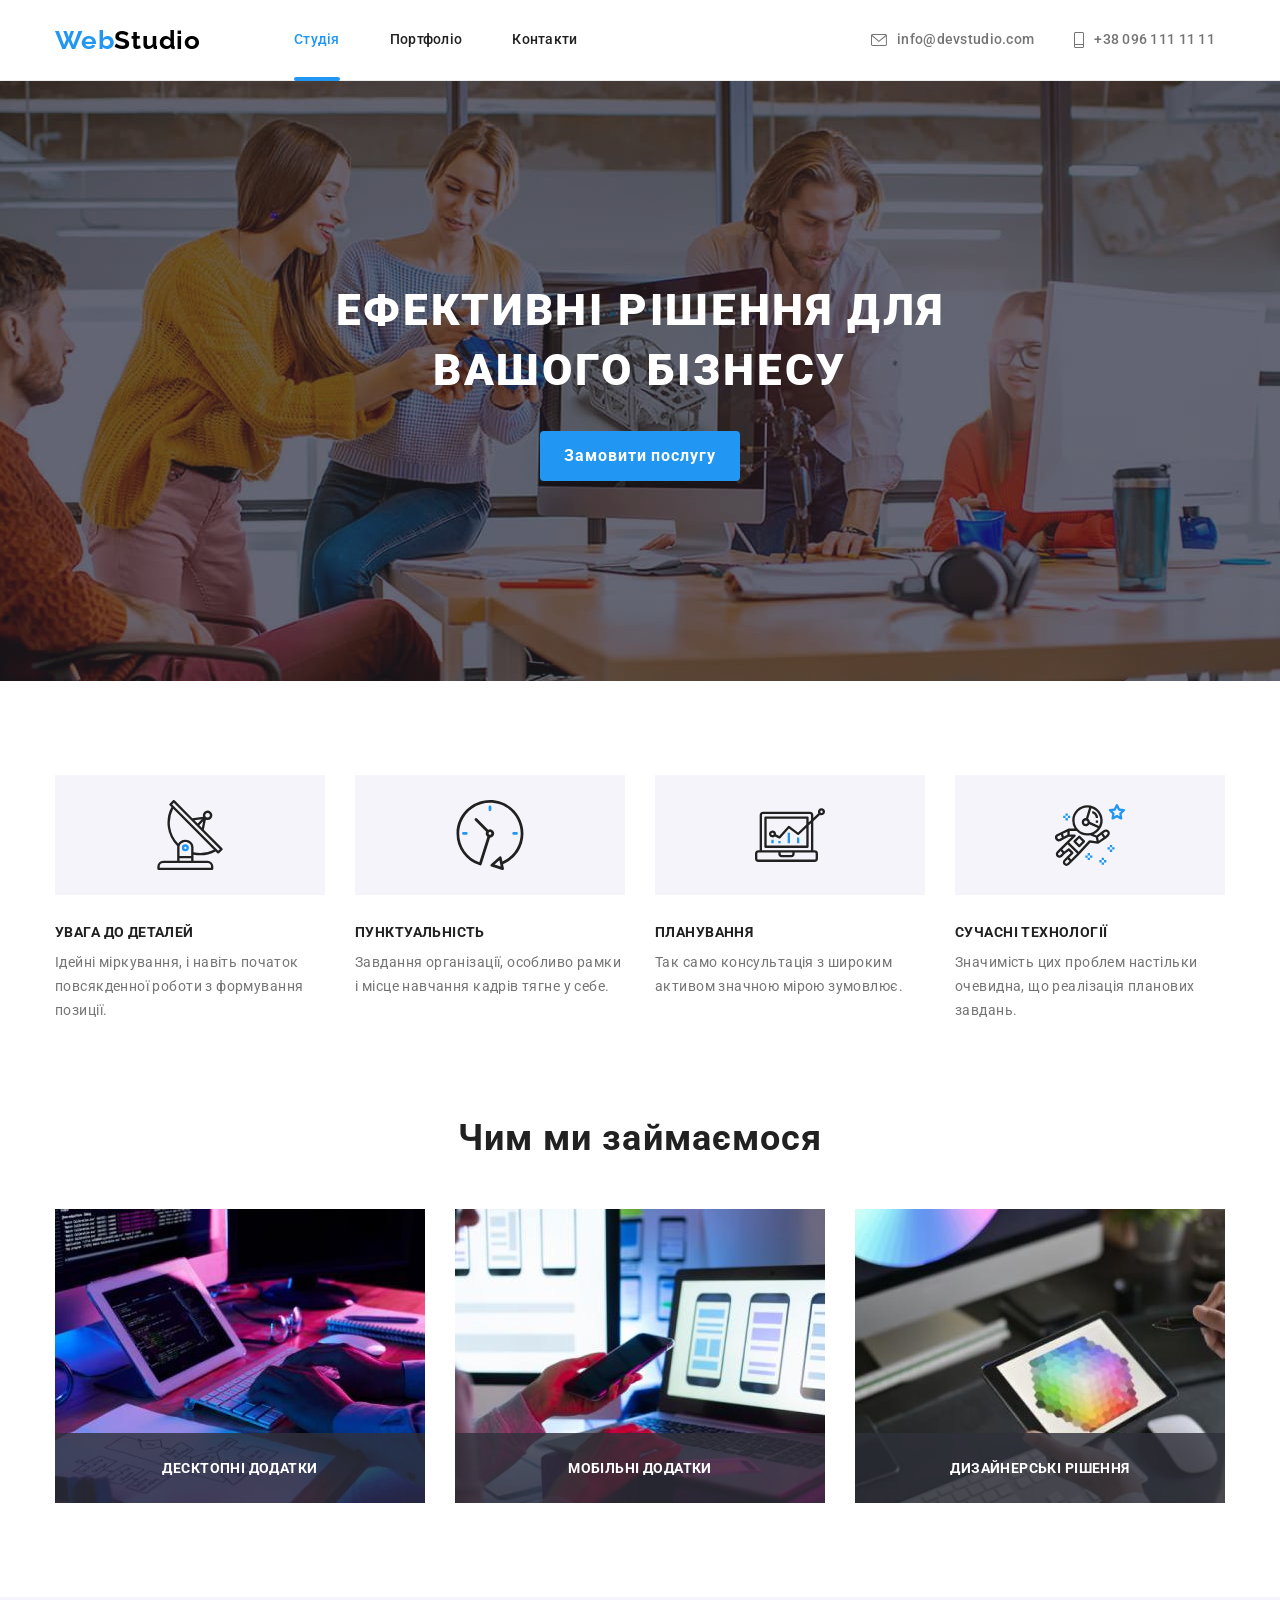
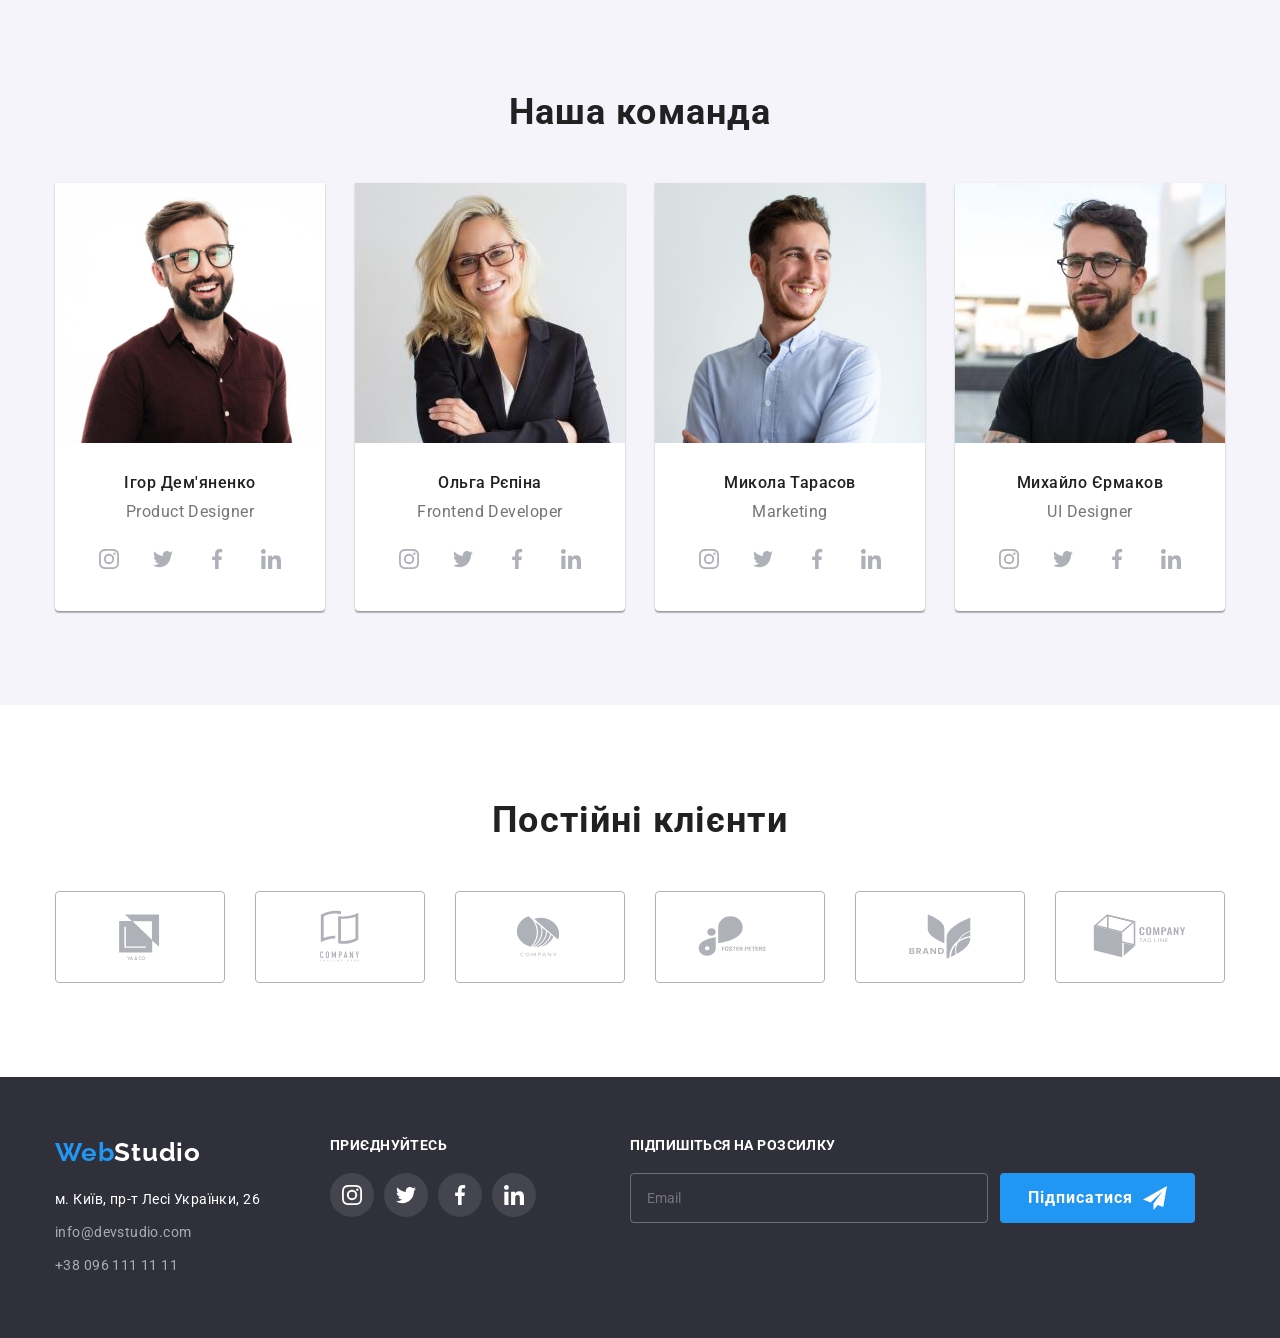
==== index.html @ 1dc1e259 "Додає файли з попередньої ДЗ" ====
<!DOCTYPE html>
<html lang="uk">
  <head>
    <meta charset="UTF-8" />
    <meta http-equiv="X-UA-Compatible" content="IE=edge" />
    <meta name="viewport" content="width=device-width, initial-scale=1.0" />
    <title>WebStudio</title>
    <link rel="preconnect" href="https://fonts.googleapis.com" />
    <link rel="preconnect" href="https://fonts.gstatic.com" crossorigin />
    <link
      href="https://fonts.googleapis.com/css2?family=Raleway:wght@700&family=Roboto:wght@400;500;700;900&display=swap"
      rel="stylesheet"
    />
    <link
      rel="stylesheet"
      href="https://cdnjs.cloudflare.com/ajax/libs/modern-normalize/1.1.0/modern-normalize.min.css"
    />
    <link rel="stylesheet" href="./css/styles.css" />
  </head>
  <body>
    <header class="header">
      <div class="container main-nav">
        <nav class="main-nav">
          <a href="./index.html" class="logo"><span class="logo part">Web</span>Studio</a>
          <ul class="nav-list">
            <li class="link"><a class="nav-list-link current" href="./index.html">Студія</a></li>
            <li class="link"><a class="nav-list-link" href="./portfolio.html">Портфоліо</a></li>
            <li class="link"><a class="nav-list-link" href="">Контакти</a></li>
          </ul>
        </nav>
        <ul class="contacts-list">
          <li class="contact">
            <a href="mailto:info@devstudio.com" class="header-contacts mail">
              <svg class="convert" width="16px" height="12px">
                <use href="./images/icons.svg#icon-convert"></use>
              </svg>
              info@devstudio.com
            </a>
          </li>
          <li class="contact">
            <a href="tel:+380961111111" class="header-contacts phone">
              <svg class="phone" width="10px" height="16px">
                <use href="./images/icons.svg#icon-phone"></use>
              </svg>
              +38 096 111 11 11</a
            >
          </li>
        </ul>
      </div>
    </header>
    <main>
      <!-- Герой -->
      <section class="hero">
        <h1 class="hero-title">Ефективні рішення для вашого бізнесу</h1>
        <button type="button" class="btn primary" data-modal-open>Замовити послугу</button>
      </section>
      <!-- Перелік рішень -->
      <section class="section features">
        <div class="container">
          <h2 class="visually-hidden">Перелік рішень</h2>
          <ul class="section-list">
            <li class="item">
              <div class="icon-background">
                <svg width="70px" height="70px">
                  <use href="./images/icons.svg#icon-antenna"></use>
                </svg>
              </div>
              <h3 class="section-list-title">УВАГА ДО ДЕТАЛЕЙ</h3>
              <p class="item-desc">
                Ідейні міркування, і навіть початок повсякденної роботи з формування позиції.
              </p>
            </li>
            <li class="item">
              <div class="icon-background">
                <svg width="70px" height="70px">
                  <use href="./images/icons.svg#icon-clock"></use>
                </svg>
              </div>
              <h3 class="section-list-title">ПУНКТУАЛЬНІСТЬ</h3>
              <p class="item-desc">
                Завдання організації, особливо рамки і місце навчання кадрів тягне у себе.
              </p>
            </li>
            <li class="item">
              <div class="icon-background">
                <svg width="70px" height="70px">
                  <use href="./images/icons.svg#icon-diagram"></use>
                </svg>
              </div>
              <h3 class="section-list-title">ПЛАНУВАННЯ</h3>
              <p class="item-desc">
                Так само консультація з широким активом значною мірою зумовлює.
              </p>
            </li>
            <li class="item">
              <div class="icon-background">
                <svg width="70px" height="70px">
                  <use href="./images/icons.svg#icon-astronaut"></use>
                </svg>
              </div>
              <h3 class="section-list-title">СУЧАСНІ ТЕХНОЛОГІЇ</h3>
              <p class="item-desc">
                Значимість цих проблем настільки очевидна, що реалізація планових завдань.
              </p>
            </li>
          </ul>
        </div>
      </section>
      <!-- Чим ми займаємося -->
      <section class="section">
        <div class="container">
          <h2 class="section-title">Чим ми займаємося</h2>
          <ul class="section-list">
            <li class="img-list">
              <img src="./images/box-1.jpg" alt="Keyboard typing" width="370" />
              <p class="img-desc">десктопні додатки</p>
            </li>
            <li class="img-list">
              <img src="./images/box-2.jpg" alt="Smartphone look" width="370" />
              <p class="img-desc">мобільні додатки</p>
            </li>
            <li class="img-list">
              <img src="./images/box-3.jpg" alt="Color selection" width="370" />
              <p class="img-desc">дизайнерські рішення</p>
            </li>
          </ul>
        </div>
      </section>
      <!-- Наша команда -->
      <section class="section team">
        <div class="container">
          <h2 class="section-title">Наша команда</h2>
          <ul class="section-list">
            <li class="section-card">
              <img src="./images/igor-demianenko.jpg" alt="igor Demianenko" width="270" />
              <div class="team-card-desc">
                <h3 class="section-list-item">Ігор Дем'яненко</h3>
                <p class="item-desc profession">Product Designer</p>
                <ul class="media-list">
                  <li>
                    <a href="" class="media-link">
                      <svg class="icon" width="20px" height="20px">
                        <use href="./images/icons.svg#icon-instagram"></use>
                      </svg>
                    </a>
                  </li>
                  <li>
                    <a href="" class="media-link">
                      <svg class="icon" width="20px" height="20px">
                        <use href="./images/icons.svg#icon-twitter"></use>
                      </svg>
                    </a>
                  </li>
                  <li>
                    <a href="" class="media-link">
                      <svg class="icon" width="20px" height="20px">
                        <use href="./images/icons.svg#icon-facebook"></use>
                      </svg>
                    </a>
                  </li>
                  <li>
                    <a href="" class="media-link">
                      <svg class="icon" width="20px" height="20px">
                        <use href="./images/icons.svg#icon-linkedin"></use>
                      </svg>
                    </a>
                  </li>
                </ul>
              </div>
            </li>
            <li class="section-card">
              <img src="./images/olga-repina.jpg" alt="Olga Repina" width="270" />
              <div class="team-card-desc">
                <h3 class="section-list-item">Ольга Рєпіна</h3>
                <p class="item-desc profession">Frontend Developer</p>
                <ul class="media-list">
                  <li>
                    <a href="" class="media-link">
                      <svg class="icon" width="20px" height="20px">
                        <use href="./images/icons.svg#icon-instagram"></use>
                      </svg>
                    </a>
                  </li>
                  <li>
                    <a href="" class="media-link">
                      <svg class="icon" width="20px" height="20px">
                        <use href="./images/icons.svg#icon-twitter"></use>
                      </svg>
                    </a>
                  </li>
                  <li>
                    <a href="" class="media-link">
                      <svg class="icon" width="20px" height="20px">
                        <use href="./images/icons.svg#icon-facebook"></use>
                      </svg>
                    </a>
                  </li>
                  <li>
                    <a href="" class="media-link">
                      <svg class="icon" width="20px" height="20px">
                        <use href="./images/icons.svg#icon-linkedin"></use>
                      </svg>
                    </a>
                  </li>
                </ul>
              </div>
            </li>
            <li class="section-card">
              <img src="./images/mykola-tarasov.jpg" alt="Mykola Tarasov" width="270" />
              <div class="team-card-desc">
                <h3 class="section-list-item">Микола Тарасов</h3>
                <p class="item-desc profession">Marketing</p>
                <ul class="media-list">
                  <li>
                    <a href="" class="media-link">
                      <svg class="icon" width="20px" height="20px">
                        <use href="./images/icons.svg#icon-instagram"></use>
                      </svg>
                    </a>
                  </li>
                  <li>
                    <a href="" class="media-link">
                      <svg class="icon" width="20px" height="20px">
                        <use href="./images/icons.svg#icon-twitter"></use>
                      </svg>
                    </a>
                  </li>
                  <li>
                    <a href="" class="media-link">
                      <svg class="icon" width="20px" height="20px">
                        <use href="./images/icons.svg#icon-facebook"></use>
                      </svg>
                    </a>
                  </li>
                  <li>
                    <a href="" class="media-link">
                      <svg class="icon" width="20px" height="20px">
                        <use href="./images/icons.svg#icon-linkedin"></use>
                      </svg>
                    </a>
                  </li>
                </ul>
              </div>
            </li>
            <li class="section-card">
              <img src="./images/mykhailo-yermakov.jpg" alt="Mykhailo Yermakov" width="270" />
              <div class="team-card-desc">
                <h3 class="section-list-item">Михайло Єрмаков</h3>
                <p class="item-desc profession">UI Designer</p>
                <ul class="media-list">
                  <li>
                    <a href="" class="media-link">
                      <svg class="icon" width="20px" height="20px">
                        <use href="./images/icons.svg#icon-instagram"></use>
                      </svg>
                    </a>
                  </li>
                  <li>
                    <a href="" class="media-link">
                      <svg class="icon" width="20px" height="20px">
                        <use href="./images/icons.svg#icon-twitter"></use>
                      </svg>
                    </a>
                  </li>
                  <li>
                    <a href="" class="media-link">
                      <svg class="icon" width="20px" height="20px">
                        <use href="./images/icons.svg#icon-facebook"></use>
                      </svg>
                    </a>
                  </li>
                  <li>
                    <a href="" class="media-link">
                      <svg class="icon" width="20px" height="20px">
                        <use href="./images/icons.svg#icon-linkedin"></use>
                      </svg>
                    </a>
                  </li>
                </ul>
              </div>
            </li>
          </ul>
        </div>
      </section>
      <section class="section">
        <div class="container">
          <h2 class="section-title">Постійні клієнти</h2>
          <ul class="company-list">
            <li>
              <a href="" class="company-link">
                <svg class="company-icon" width="106px" height="60px">
                  <use href="./images/icons.svg#icon-company-a"></use>
                </svg>
              </a>
            </li>
            <li>
              <a href="" class="company-link">
                <svg class="company-icon" width="106px" height="60px">
                  <use href="./images/icons.svg#icon-company-b"></use>
                </svg>
              </a>
            </li>
            <li>
              <a href="" class="company-link">
                <svg class="company-icon" width="106px" height="60px">
                  <use href="./images/icons.svg#icon-company-c"></use>
                </svg>
              </a>
            </li>
            <li>
              <a href="" class="company-link">
                <svg class="company-icon" width="106px" height="60px">
                  <use href="./images/icons.svg#icon-company-d"></use>
                </svg>
              </a>
            </li>
            <li>
              <a href="" class="company-link">
                <svg class="company-icon" width="106px" height="60px">
                  <use href="./images/icons.svg#icon-company-e"></use>
                </svg>
              </a>
            </li>
            <li>
              <a href="" class="company-link">
                <svg class="company-icon" width="106px" height="60px">
                  <use href="./images/icons.svg#icon-company-f"></use>
                </svg>
              </a>
            </li>
          </ul>
        </div>
      </section>
    </main>
    <footer class="footer">
      <div class="container">
        <div>
          <a href="./index.html" class="logo foot"><span class="logo part">Web</span>Studio</a>
          <address>
            <ul class="footer-list">
              <li class="item">
                <a
                  href="https://goo.gl/maps/kWrGyEN4S8KAi9pg8"
                  target="_blank"
                  rel="noopener nofollow noreferrer"
                  class="address"
                  >м. Київ, пр-т Лесі Українки, 26</a
                >
              </li>
              <li class="item">
                <a href="mailto:info@devstudio.com" class="footer-contacts">info@devstudio.com</a>
              </li>
              <li class="item">
                <a href="tel:+380961111111" class="footer-contacts">+38 096 111 11 11</a>
              </li>
            </ul>
          </address>
        </div>
        <div class="follow">
          <p class="follow-list-title">Приєднуйтесь</p>
          <ul class="follow-list">
            <li>
              <a href="" class="follow-media-link">
                <svg class="icon" width="20px" height="20px">
                  <use href="./images/icons.svg#icon-instagram"></use>
                </svg>
              </a>
            </li>
            <li>
              <a href="" class="follow-media-link">
                <svg class="icon" width="20px" height="20px">
                  <use href="./images/icons.svg#icon-twitter"></use>
                </svg>
              </a>
            </li>
            <li>
              <a href="" class="follow-media-link">
                <svg class="icon" width="20px" height="20px">
                  <use href="./images/icons.svg#icon-facebook"></use>
                </svg>
              </a>
            </li>
            <li>
              <a href="" class="follow-media-link">
                <svg class="icon" width="20px" height="20px">
                  <use href="./images/icons.svg#icon-linkedin"></use>
                </svg>
              </a>
            </li>
          </ul>
        </div>
        <div class="subscribe">
          <p class="form-title">Підпишіться на розсилку</p>
          <form autocomplete="off" class="footer-form">
            <label for="footer-email"></label>
            <input
              type="email"
              name="email"
              id="footer-email"
              class="footer-email"
              placeholder="Email"
            />
            <button type="submit" class="btn submit-footer">
              Підписатися
              <svg class="icon-send" width="24px" height="24px">
                <use href="./images/icons.svg#icon-send"></use>
              </svg>
            </button>
          </form>
        </div>
      </div>
    </footer>

    <div class="backdrop is-hidden" data-modal>
      <div class="modal">
        <button type="button" class="btn-modal" data-modal-close>
          <svg width="11px" height="11px">
            <use href="./images/icons.svg#icon-close"></use>
          </svg>
        </button>
        <p class="modal-title">Залиште свої дані, ми вам передзвонимо</p>
        <form autocomplete="off">
          <div class="modal-form">
            <label for="name" class="label">Ім'я</label>
            <div class="form-field">
              <input type="text" name="name" id="name" class="input" />
              <svg class="modal-icon" width="18px" height="18px">
                <use href="./images/icons.svg#icon-person"></use>
              </svg>
            </div>
          </div>
          <div class="modal-form">
            <label for="tel" class="label">Телефон</label>
            <div class="form-field">
              <input type="tel" name="tel" id="tel" class="input" />
              <svg class="modal-icon" width="18px" height="18px">
                <use href="./images/icons.svg#icon-handset"></use>
              </svg>
            </div>
          </div>
          <div class="modal-form">
            <label for="email" class="label">Пошта</label>
            <div class="form-field">
              <input type="email" name="email" id="email" class="input" />
              <svg class="modal-icon" width="18px" height="18px">
                <use href="./images/icons.svg#icon-email"></use>
              </svg>
            </div>
          </div>
          <div class="modal-textarea">
            <label for="comment" class="label">Коментар</label>
            <div class="form-field">
              <textarea
                name="comment"
                id="comment"
                class="textarea"
                placeholder="Введіть текст"
              ></textarea>
            </div>
          </div>
          <div class="check-line">
            <label for="policy">
              <input type="checkbox" name="policy" id="policy" class="checkbox" />
              <svg class="icon-check" width="16px" height="15px">
                <use href="./images/icons.svg#icon-check"></use>
              </svg>

              <span>Погоджуюся з розсилкою та приймаю <a href="">Умови договору</a></span></label
            >
          </div>
          <button type="submit" class="btn submit-modal">Відправити</button>
        </form>
      </div>
    </div>

    <script src="./js/modal.js"></script>
  </body>
</html>
---- css/styles.css ----
/* колір фону #F5F5F5 */
/* другорядний колір фону #F5F4FA */
/* герой і футер колір фону #2F303A */
/* колір тексту #212121 */
/* колір абзаців #757575 */
/* акцент #2196F3 */
/* білий #FFFFFF */
/* контакти у футері color: rgba(255, 255, 255, 0.6); */
:root {
  --black-color: #000000;
  --text-primary-color: #212121;
  --text-p-color: #757575;
  --primary-white-color: #ffffff;
  --background-secondary-color: #f5f4fa;
  --hero-footer-color--: #2f303a;
  --accent-color: #2196f3;
  --no-accent-color: #afb1b8;
  --primary-btn-accent-color--: #188ce8;
  --action-time: cubic-bezier(0.4, 0, 0.2, 1);
  --action-total-time: 250ms;
}

body {
  background-color: var(--primary-white-color);
  color: var(--text-primary-color);

  font-family: Roboto, sans-serif;
  font-size: 14px;
  letter-spacing: 0.03em;
}

.nav-list,
.contacts-list,
.section-list,
.footer-list {
  list-style-type: none;
}

.nav-list-link:hover,
.header-contacts:hover,
.footer-contacts:hover,
.address:hover,
.nav-list-link:focus,
.header-contacts:focus,
.footer-contacts:focus,
.address:focus {
  color: var(--accent-color);
}

h1,
h2,
h3,
h4,
h5,
h6,
ul,
p {
  margin: 0;
  padding: 0;
}

img {
  display: block;
  max-width: 100%;
}
/* Налаштування контейнера */
.container {
  width: 1200px;
  margin: 0 auto;
  padding: 0 15px;
}

.section {
  padding-top: 94px;
  padding-bottom: 94px;
}

/* Header */
.header {
  border-bottom: 1px solid #ececec;
}

.main-nav {
  display: flex;
  align-items: center;
}

.logo {
  color: var(--black-color);
  font-family: Raleway, sans-serif;
  text-decoration: none;
  font-weight: 700;
  font-size: 26px;
  line-height: 1.19;
  letter-spacing: 0.03em;
}

.part {
  color: var(--accent-color);
}
/* nav */
.nav-list .link + .link {
  margin-left: 50px;
}

.nav-list {
  display: flex;
  margin-left: 93px;
}

.nav-list-link.current {
  color: var(--accent-color);
}

.nav-list-link {
  position: relative;
  display: block;
  padding-top: 32px;
  padding-bottom: 32px;

  color: var(--text-primary-color);
  font-weight: 500;
  font-size: 14px;
  line-height: 1.14;
  letter-spacing: 0.02em;
  text-decoration: none;

  transition: color var(--action-total-time) var(--action-time);
}

.current::after {
  content: '';
  position: absolute;
  bottom: -1px;
  left: 0;

  background-color: var(--accent-color);
  width: 100%;
  height: 4px;
  border-radius: 2px;
}

/* header contacts */
.contacts-list {
  display: flex;
  margin-left: auto;
}

.contacts-list .contact + .contact {
  margin-left: 40px;
}

.convert,
.phone {
  margin-right: 10px;
  fill: currentColor;
}

.convert:hover,
.phone:hover,
.convert:focus,
.phone:focus {
  fill: var(--accent-color);
}

.header-contacts {
  display: inline-flex;
  padding: 32px 0;

  color: var(--text-p-color);
  font-weight: 500;
  font-size: 14px;
  line-height: 1.14;
  letter-spacing: 0.02em;
  text-decoration: none;
  align-items: center;

  transition: color var(--action-total-time) var(--action-time);
}

.visually-hidden {
  position: absolute;
  white-space: nowrap;
  width: 1px;
  height: 1px;
  overflow: hidden;
  border: 0;
  padding: 0;
  clip: rect(0 0 0 0);
  clip-path: inset(50%);
  margin: -1px;
}

/* Стилі index.html */
/* Hero */
.hero {
  padding: 200px 0;
  margin-left: auto;
  margin-right: auto;

  text-align: center;

  background-color: var(--hero-footer-color--);
  background-image: linear-gradient(rgba(47, 48, 58, 0.4), rgba(47, 48, 58, 0.4)),
    url(../images/background-hero.jpg);
  max-width: 1600px;
  height: 600px;
  background-position: center;
}

.hero-title {
  max-width: 696px;
  margin-top: 0;
  margin-bottom: 30px;
  margin-right: auto;
  margin-left: auto;

  color: var(--primary-white-color);
  font-weight: 900;
  font-size: 44px;
  line-height: 1.36;
  text-align: center;
  letter-spacing: 0.06em;
  text-transform: uppercase;
}

.btn {
  display: inline-block;
  cursor: pointer;
  font-family: Roboto, sans-serif;
  border: none;
  border-radius: 4px;
}

.btn.primary {
  color: var(--primary-white-color);
  background-color: var(--accent-color);
  font-weight: 700;
  font-size: 16px;
  line-height: 1.88;
  letter-spacing: 0.06em;
  padding: 10px 24px;

  transition: background-color var(--action-total-time) var(--action-time),
    box-shadow var(--action-total-time) var(--action-time);
}

.btn.primary:hover,
.btn.primary:focus {
  background-color: var(--primary-btn-accent-color--);
}

/* Перелік рішень */
.section.features {
  padding-bottom: 0;
}

.section-list {
  display: flex;
}

.section-list .item {
  width: 270px;
}

.icon-background {
  display: flex;
  align-items: center;
  justify-content: center;
  width: 270px;
  height: 120px;
  margin-bottom: 30px;

  background-color: var(--background-secondary-color);
}

.section-list .item:not(:last-child) {
  margin-right: 30px;
}

.section-title {
  margin-bottom: 50px;

  font-weight: 700;
  font-size: 36px;
  line-height: 1.17;
  text-align: center;
  letter-spacing: 0.03em;
}

.item-desc {
  color: var(--text-p-color);
  line-height: 1.71;
}

/* Чим ми займаємося */
.section-list .img-list:not(:last-child) {
  margin-right: 30px;
}

.img-list {
  position: relative;
}

.img-desc {
  position: absolute;
  width: 100%;
  background-color: rgba(47, 48, 58, 0.8);
  height: 70px;
  padding: 27px 0;
  bottom: 0;

  color: var(--primary-white-color);
  font-weight: 700;
  font-size: 14px;
  line-height: 16px;
  text-align: center;
  letter-spacing: 0.03em;
  text-transform: uppercase;
}
/* наша команда */
.team {
  background-color: var(--background-secondary-color);
}

.section-list-title {
  margin-bottom: 10px;

  font-weight: 700;
  font-size: 14px;
  line-height: 1.14;
  letter-spacing: 0.03em;
  text-transform: uppercase;
}

.section-card {
  background-color: var(--primary-white-color);

  text-align: center;

  box-shadow: 0px 1px 3px rgba(0, 0, 0, 0.12), 0px 1px 1px rgba(0, 0, 0, 0.14),
    0px 2px 1px rgba(0, 0, 0, 0.2);
  border-radius: 0px 0px 4px 4px;
}

.section-card:not(:last-child) {
  margin-right: 30px;
}
.team-card-desc {
  padding: 30px 0;
}

.section-list-item {
  margin-bottom: 10px;

  font-weight: 500;
  font-size: 16px;
  line-height: 1.19;
  letter-spacing: 0.03em;
}
.profession {
  font-size: 16px;
  line-height: 1.19;
  letter-spacing: 0.03em;
  margin-bottom: 16px;
}

.media-list {
  display: flex;
  list-style-type: none;
  height: 44px;
  align-items: center;
  padding: 0 32px;
}

.media-link {
  display: flex;
  width: 44px;
  height: 44px;
  align-items: center;
  justify-content: center;
  color: var(--no-accent-color);
  border-radius: 50%;

  transition: background-color var(--action-total-time) var(--action-time),
    color var(--action-total-time) var(--action-time);
}

.media-list li:not(:last-child) {
  margin-right: 10px;
}

.media-link:hover,
.media-link:focus {
  background-color: var(--accent-color);
  color: var(--primary-white-color);
}

.icon {
  display: flex;
  fill: currentColor;
}

.company-list {
  display: flex;
  list-style-type: none;
  margin: 0;
}

.company-list li:not(:last-child) {
  margin-right: 30px;
}

.company-link {
  display: flex;
  align-items: center;
  justify-content: center;
  width: 170px;
  height: 92px;
  border: 1px solid var(--no-accent-color);
  border-radius: 4px;
  padding: 16px 32px;

  color: var(--no-accent-color);

  transition: color var(--action-total-time) var(--action-time),
    border-color var(--action-total-time) var(--action-time);
}

.company-link:hover,
.company-link:focus {
  color: var(--accent-color);
  border-color: var(--accent-color);
}

.company-icon {
  fill: currentColor;
}

/* Стилі portfolio.html */
.btn-list,
.project-list {
  list-style-type: none;

  display: flex;
  flex-wrap: wrap;
}

.btn-list {
  justify-content: center;
  margin-bottom: 50px;
}

.list-btn:not(:last-child) {
  margin-right: 8px;
}
.btn.secondary {
  padding: 6px 22px;

  background-color: var(--background-secondary-color);
  color: var(--text-primary-color);
  font-weight: 500;
  font-size: 16px;
  line-height: 1.62;
  letter-spacing: 0.03em;

  transition: color var(--action-total-time) var(--action-time),
    background-color var(--action-total-time) var(--action-time),
    box-shadow var(--action-total-time) var(--action-time);
}

.btn.secondary:hover,
.btn.secondary:focus {
  background-color: var(--accent-color);
  color: var(--primary-white-color);
  box-shadow: 0px 3px 1px rgba(0, 0, 0, 0.1), 0px 1px 2px rgba(0, 0, 0, 0.08),
    0px 2px 2px rgba(0, 0, 0, 0.12);
  border-radius: 4px;
}

.project-card {
  margin-right: 30px;
  margin-bottom: 30px;
}

.project-card:nth-child(3n) {
  margin-right: 0;
}

.project-card:nth-last-child(-n + 3) {
  margin-bottom: 0;
}

.project-link {
  display: block;
  text-decoration: none;

  transition: box-shadow var(--action-total-time) var(--action-time);
}

.project-link:hover,
.project-link:focus {
  box-shadow: 0px 1px 1px rgba(0, 0, 0, 0.12), 0px 4px 4px rgba(0, 0, 0, 0.06),
    1px 4px 6px rgba(0, 0, 0, 0.16);
}

.project-link:hover .project-text,
.project-link:focus .project-text {
  transform: translateY(0%);
  opacity: 1;
}

.overlay {
  position: relative;
  overflow: hidden;
}

.project-text {
  position: absolute;
  background-color: rgba(33, 150, 243, 0.9);
  width: 100%;
  height: 100%;
  bottom: 0;

  transform: translateY(100%);
  opacity: 0;
  transition: transform var(--action-total-time) var(--action-time),
    opacity var(--action-total-time) var(--action-time);

  padding: 63px 24px;
  font-size: 18px;
  line-height: 1.56;
  letter-spacing: 0.03em;
  color: var(--primary-white-color);
}

.card-desc {
  padding: 20px 24px;

  border-left: 1px solid #eeeeee;
  border-right: 1px solid #eeeeee;
  border-bottom: 1px solid #eeeeee;
}

.project-title {
  margin-bottom: 4px;
  color: var(--text-primary-color);
  font-weight: 700;
  font-size: 18px;
  line-height: 2;
  letter-spacing: 0.06em;
}

.project-desc {
  color: var(--text-p-color);
  font-size: 16px;
  /* font-weight: 400; */
  line-height: 1.88;
  letter-spacing: 0.03em;
}

/* Footer */
.footer {
  display: flex;
  padding-top: 60px;
  padding-bottom: 60px;

  background-color: var(--hero-footer-color--);
}

.footer .container {
  display: flex;
}

.foot {
  display: inline-block;
  margin-bottom: 20px;

  color: var(--primary-white-color);
}

.footer-list .item:not(:last-child) {
  margin-bottom: 9px;
}

.address {
  color: var(--primary-white-color);
  font-style: normal;
  line-height: 1.71;
  text-decoration: none;

  transition: color var(--action-total-time) var(--action-time);
}

.footer-contacts {
  color: rgba(255, 255, 255, 0.6);
  font-style: normal;
  line-height: 1.71;
  text-decoration: none;

  transition: color var(--action-total-time) var(--action-time);
}

/* приєднуйтесь */

.follow {
  margin-left: 70px;
}

.follow-list-title {
  color: var(--primary-white-color);
  font-weight: 700;
  font-size: 14px;
  line-height: 16px;
  letter-spacing: 0.03em;
  text-transform: uppercase;

  margin-bottom: 20px;
}

.follow-list {
  display: flex;
  list-style-type: none;
}

.follow-list li:not(:last-child) {
  margin-right: 10px;
}

.follow-media-link {
  display: flex;
  background-color: rgba(255, 255, 255, 0.1);
  border-radius: 50%;
  width: 44px;
  height: 44px;

  align-items: center;
  justify-content: center;

  color: var(--primary-white-color);

  transition: background-color var(--action-total-time) var(--action-time);
}

.follow-icon {
  fill: currentColor;
}

.follow-media-link:hover,
.follow-media-link:focus {
  background-color: var(--accent-color);
}

/* Footer form */

.subscribe {
  margin-left: 94px;
  color: var(--primary-white-color);
}

.footer-form {
  display: flex;
  align-items: center;
}

.form-title {
  display: inline-block;
  margin-bottom: 20px;

  font-weight: 700;
  font-size: 14px;
  line-height: 16px;
  letter-spacing: 0.03em;
  text-transform: uppercase;
}

.footer-email {
  /* display: inline-block; */
  width: 358px;
  height: 50px;
  padding-left: 16px;

  color: var(--primary-white-color);
  background-color: transparent;
  border: 1px solid rgba(255, 255, 255, 0.3);
  border-radius: 4px;
}

.submit-footer {
  display: flex;
  padding: 10px 28px;
  margin: 0 auto;
  margin-left: 12px;
  align-items: center;

  color: var(--primary-white-color);
  background-color: var(--accent-color);
  font-weight: 700;
  font-size: 16px;
  line-height: 1.88;
  letter-spacing: 0.06em;

  transition: background-color var(--action-total-time) var(--action-time),
    box-shadow var(--action-total-time) var(--action-time);
}

.icon-send {
  margin-left: 10px;
}

/* Модалка */

.backdrop {
  position: fixed;
  width: 100%;
  height: 100%;
  top: 0;
  left: 0;

  background-color: rgba(0, 0, 0, 0.2);

  transform: scale(100%);
  transition: opacity var(--action-total-time) var(--action-time),
    visibility var(--action-total-time) var(--action-time),
    transform var(--action-total-time) var(--action-time);
}

.is-hidden {
  opacity: 0;
  visibility: hidden;
  pointer-events: none;

  transform: scale(0%);
}

.modal {
  position: absolute;
  left: 50%;
  top: 50%;
  width: 528px;
  height: 581px;
  transform: translate(-50%, -50%);

  padding: 40px;

  background-color: var(--primary-white-color);
  box-shadow: 0px 1px 3px rgba(0, 0, 0, 0.12), 0px 1px 1px rgba(0, 0, 0, 0.14),
    0px 2px 1px rgba(0, 0, 0, 0.2);
  border-radius: 4px;
}

.btn-modal {
  position: absolute;
  display: flex;
  top: 8px;
  right: 8px;
  width: 30px;
  height: 30px;
  margin: 0;
  padding: 0;

  align-items: center;
  justify-content: center;

  background-color: var(--primary-white-color);
  border: 1px solid rgba(0, 0, 0, 0.1);
  border-radius: 50%;
  cursor: pointer;
}

.modal-title {
  margin-bottom: 12px;

  font-weight: 700;
  font-size: 20px;
  line-height: 1.15;
  text-align: center;
  letter-spacing: 0.03em;

  color: var(--text-primary-color);
}

.modal-form {
  margin-bottom: 10px;
}

.modal-textarea {
  margin-bottom: 20px;
}

.form-field {
  position: relative;
}

.label {
  display: inline-block;
  margin-bottom: 4px;

  color: var(--text-p-color);

  font-weight: 400;
  font-size: 12px;
  line-height: 1.17;
  letter-spacing: 0.01em;
}

.input {
  display: block;
  width: 100%;
  height: 40px;
  padding-left: 42px;

  border: 1px solid rgba(33, 33, 33, 0.2);
  border-radius: 4px;

  transition: border-color var(--action-total-time) var(--action-time);
}

.input:focus,
.textarea:focus {
  border-color: var(--accent-color);
}

.modal-icon {
  position: absolute;
  top: 50%;
  left: 12px;
  transform: translateY(-50%);

  transition: fill var(--action-total-time) var(--action-time);
}

.input:focus + .modal-icon {
  fill: var(--accent-color);
}

.textarea {
  display: block;
  resize: none;
  margin: 0;
  width: 100%;
  height: 120px;
  padding: 12px 16px;

  border: 1px solid rgba(33, 33, 33, 0.2);
  border-radius: 4px;

  transition: border-color var(--action-total-time) var(--action-time);
}

.textarea::placeholder {
  font-size: 12px;
  line-height: 1.17;
  letter-spacing: 0.01em;

  color: rgba(117, 117, 117, 0.5);
}

.check-line {
  margin-bottom: 30px;
}

.check-line label {
  display: flex;
  align-items: center;
  justify-content: center;

  font-size: 14px;
  line-height: 1.71;
  letter-spacing: 0.03em;
  color: var(--text-p-color);
}

.checkbox {
  position: absolute;
  white-space: nowrap;
  width: 1px;
  height: 1px;
  overflow: hidden;
  border: 0;
  padding: 0;
  clip: rect(0 0 0 0);
  clip-path: inset(50%);
  margin: -1px;
}

.icon-check {
  margin-right: 7px;

  border: 2px solid var(--text-primary-color);
  border-radius: 2px;

  transition: border-color var(--action-total-time) var(--action-time),
    background-color var(--action-total-time) var(--action-time);
}

.checkbox:checked + .icon-check {
  background-color: var(--accent-color);
  border-color: transparent;
}

.submit-modal {
  display: flex;
  padding: 10px 52px;
  margin: 0 auto;
  align-items: center;

  color: var(--primary-white-color);
  background-color: var(--accent-color);
  font-weight: 700;
  font-size: 16px;
  line-height: 1.88;
  letter-spacing: 0.06em;

  transition: background-color var(--action-total-time) var(--action-time),
    box-shadow var(--action-total-time) var(--action-time);
}

.btn.submit-footer:hover,
.btn.submit-modal:hover,
.btn.submit-footer:focus,
.btn.submit-modal:focus {
  background-color: var(--primary-btn-accent-color--);
}

.check-line a {
  color: var(--accent-color);
}
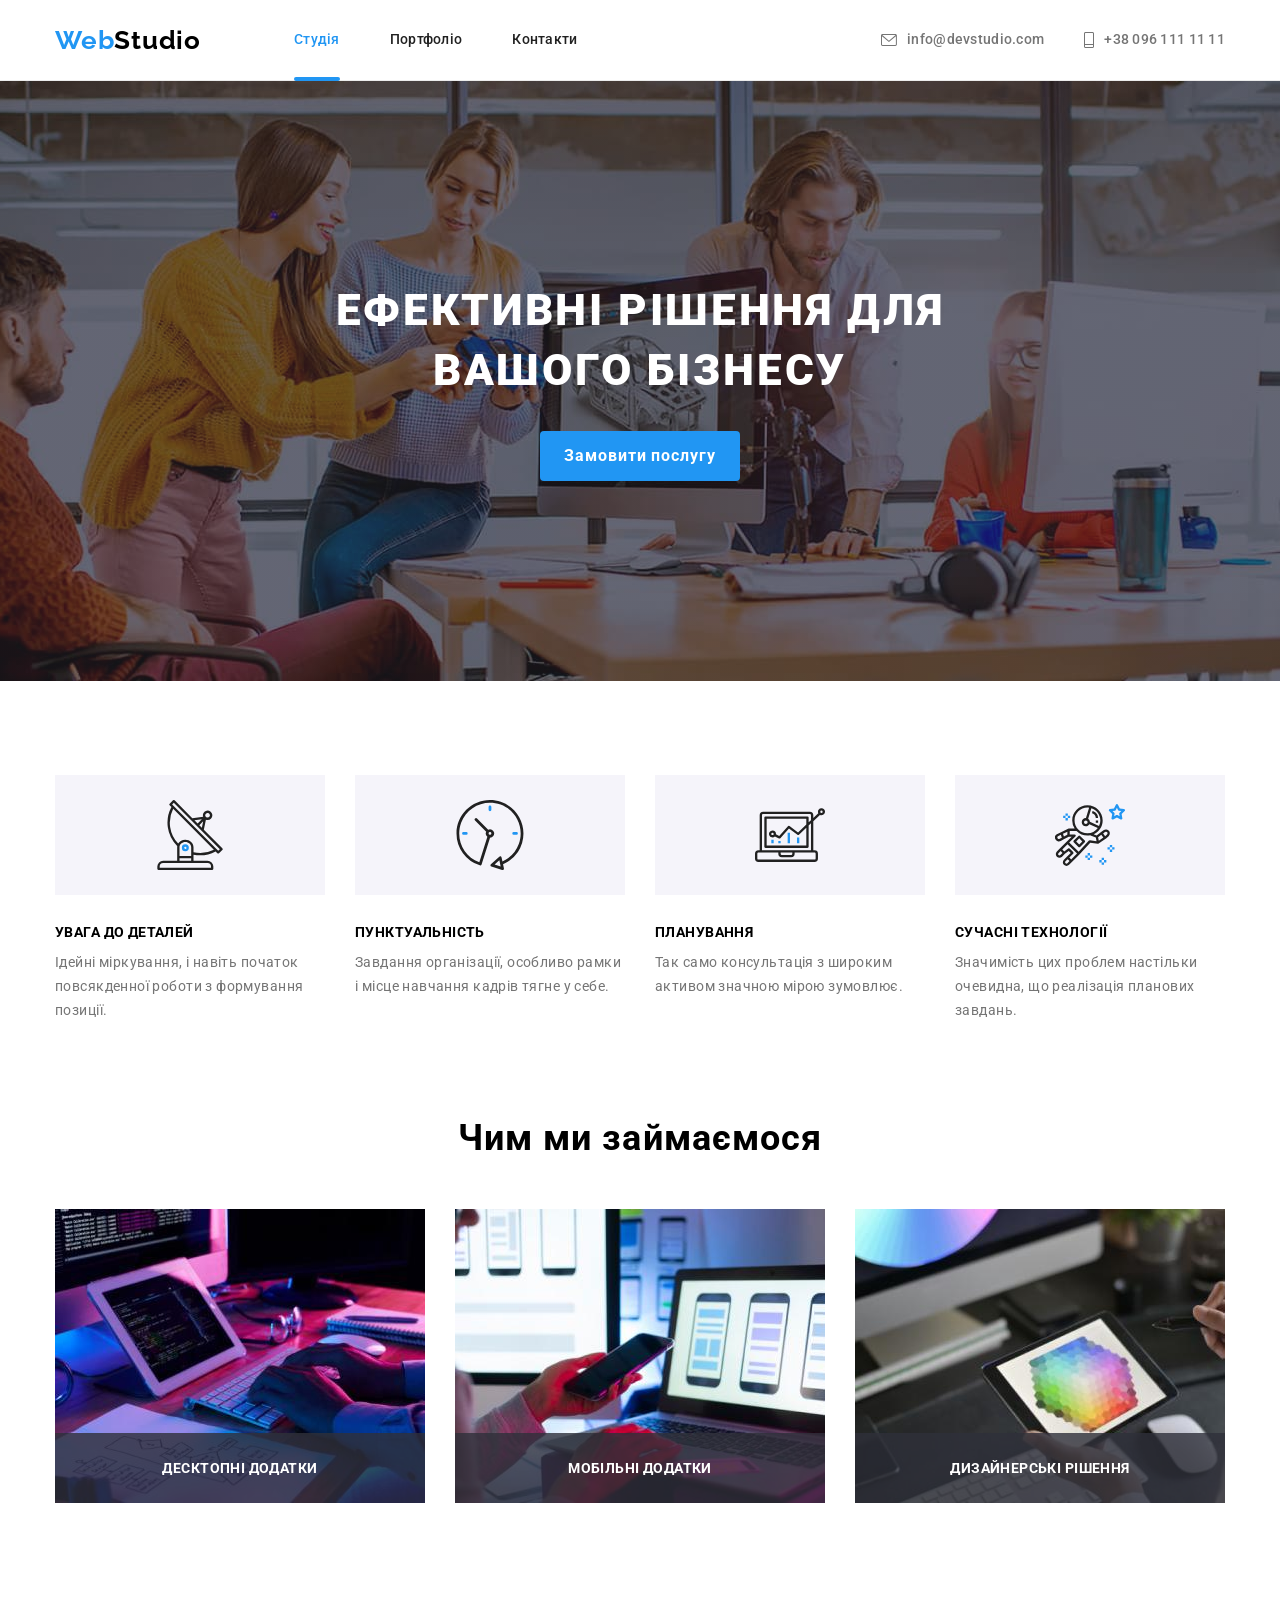
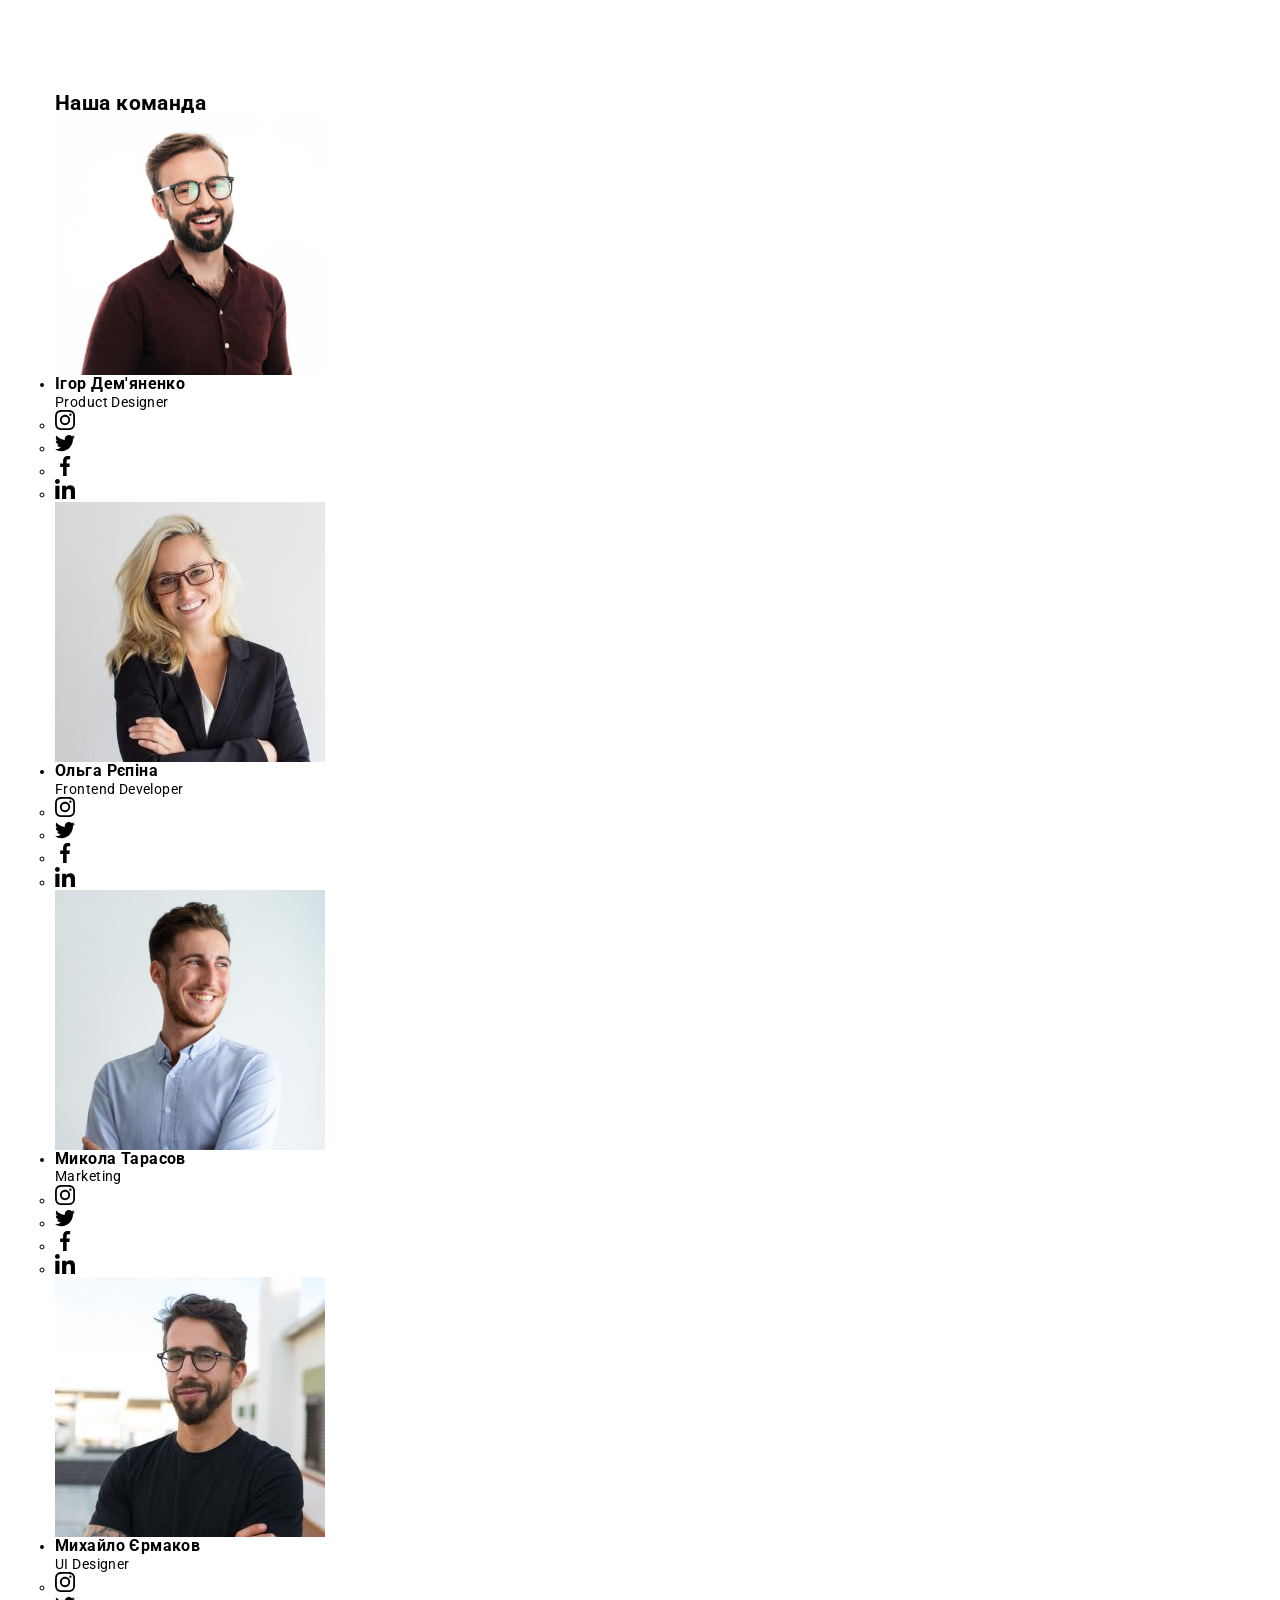
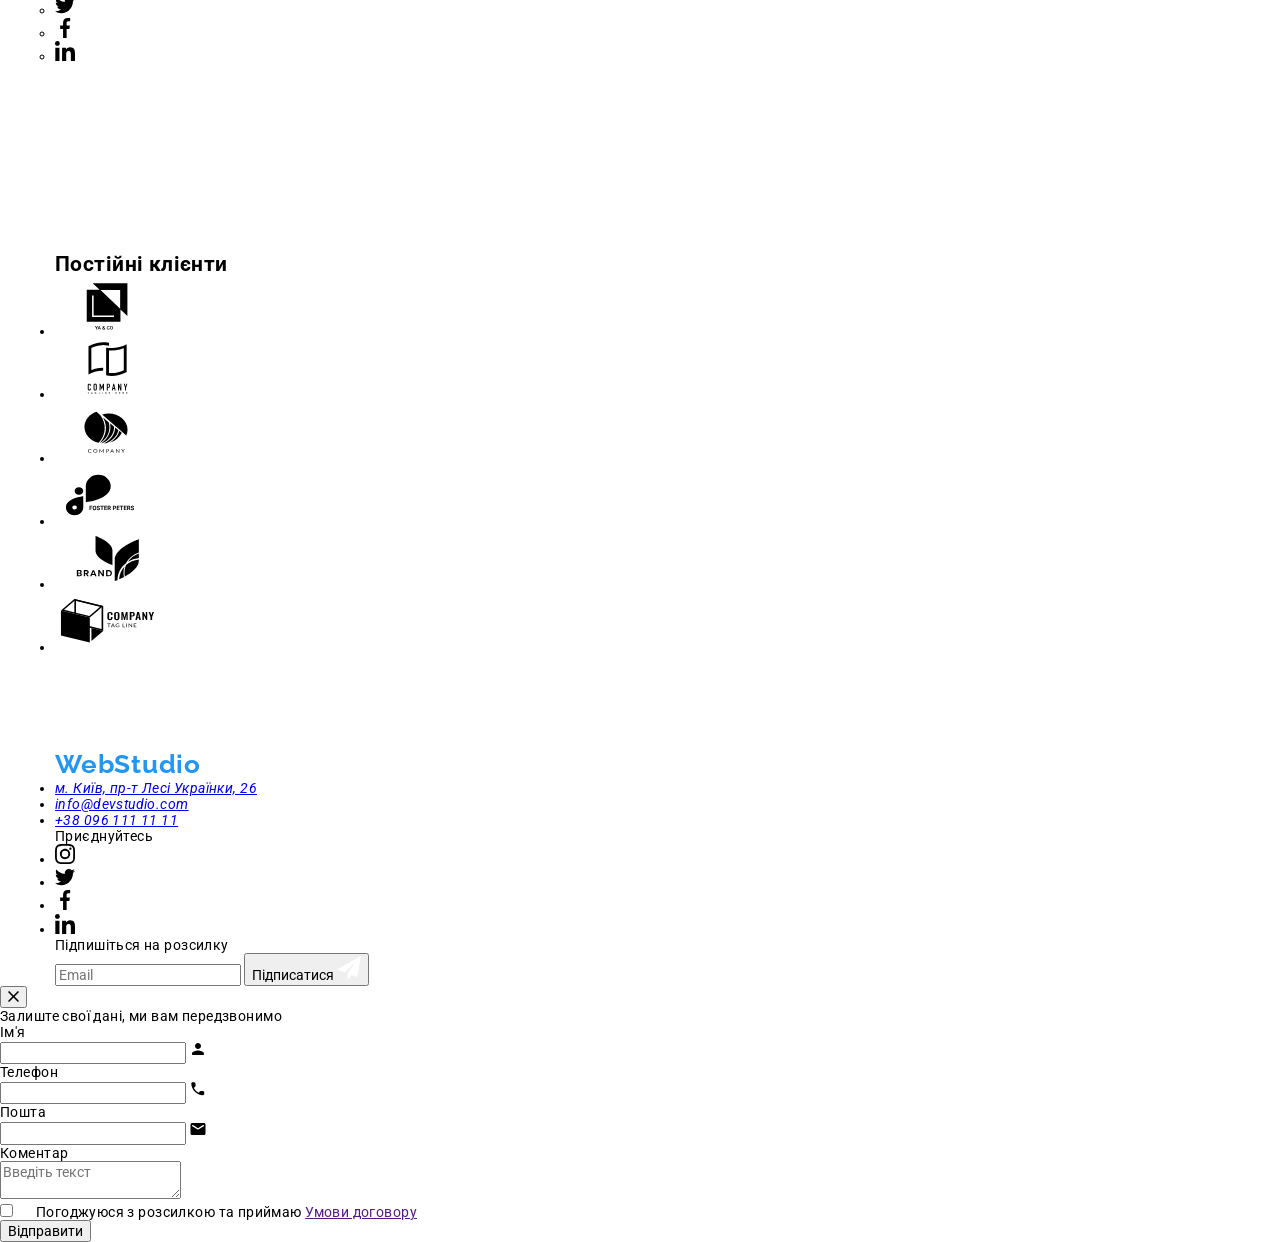
==== commit b6599f42: "Рефакторинг сторінки студії до "Чим ми займаємося"" ====
--- a/index.html
+++ b/index.html
@@ -15,91 +15,93 @@
       rel="stylesheet"
       href="https://cdnjs.cloudflare.com/ajax/libs/modern-normalize/1.1.0/modern-normalize.min.css"
     />
-    <link rel="stylesheet" href="./css/styles.css" />
+    <link rel="stylesheet" href="./css/main.min.css" />
   </head>
   <body>
     <header class="header">
-      <div class="container main-nav">
-        <nav class="main-nav">
-          <a href="./index.html" class="logo"><span class="logo part">Web</span>Studio</a>
-          <ul class="nav-list">
-            <li class="link"><a class="nav-list-link current" href="./index.html">Студія</a></li>
-            <li class="link"><a class="nav-list-link" href="./portfolio.html">Портфоліо</a></li>
-            <li class="link"><a class="nav-list-link" href="">Контакти</a></li>
-          </ul>
-        </nav>
-        <ul class="contacts-list">
-          <li class="contact">
-            <a href="mailto:info@devstudio.com" class="header-contacts mail">
-              <svg class="convert" width="16px" height="12px">
-                <use href="./images/icons.svg#icon-convert"></use>
-              </svg>
-              info@devstudio.com
-            </a>
-          </li>
-          <li class="contact">
-            <a href="tel:+380961111111" class="header-contacts phone">
-              <svg class="phone" width="10px" height="16px">
-                <use href="./images/icons.svg#icon-phone"></use>
-              </svg>
-              +38 096 111 11 11</a
-            >
-          </li>
-        </ul>
+      <div class="container">
+        <div class="header__items">
+          <nav class="header__nav">
+            <a href="./index.html" class="logo">Web<span class="logo__part">Studio</span></a>
+            <ul class="header__list">
+              <li><a class="header__link header__link--current" href="./index.html">Студія</a></li>
+              <li><a class="header__link" href="./portfolio.html">Портфоліо</a></li>
+              <li><a class="header__link" href="">Контакти</a></li>
+            </ul>
+          </nav>
+          <ul class="header__contacts">
+            <li>
+              <a href="mailto:info@devstudio.com" class="header__contact">
+                <svg class="header__icon" width="16px" height="12px">
+                  <use href="./images/icons.svg#icon-convert"></use>
+                </svg>
+                info@devstudio.com
+              </a>
+            </li>
+            <li>
+              <a href="tel:+380961111111" class="header__contact">
+                <svg class="header__icon" width="10px" height="16px">
+                  <use href="./images/icons.svg#icon-phone"></use>
+                </svg>
+                +38 096 111 11 11</a
+              >
+            </li>
+          </ul>
+        </div>
       </div>
     </header>
     <main>
       <!-- Герой -->
       <section class="hero">
-        <h1 class="hero-title">Ефективні рішення для вашого бізнесу</h1>
-        <button type="button" class="btn primary" data-modal-open>Замовити послугу</button>
+        <h1 class="hero__title">Ефективні рішення для вашого бізнесу</h1>
+        <button type="button" class="hero__btn" data-modal-open>Замовити послугу</button>
       </section>
       <!-- Перелік рішень -->
-      <section class="section features">
+      <section class="section section--no-padding">
         <div class="container">
           <h2 class="visually-hidden">Перелік рішень</h2>
-          <ul class="section-list">
-            <li class="item">
-              <div class="icon-background">
+          <ul class="features">
+            <li class="features__item">
+              <div class="features__icon">
                 <svg width="70px" height="70px">
                   <use href="./images/icons.svg#icon-antenna"></use>
                 </svg>
               </div>
-              <h3 class="section-list-title">УВАГА ДО ДЕТАЛЕЙ</h3>
-              <p class="item-desc">
+              <h3 class="features__title">УВАГА ДО ДЕТАЛЕЙ</h3>
+              <p class="features__desc">
                 Ідейні міркування, і навіть початок повсякденної роботи з формування позиції.
               </p>
             </li>
-            <li class="item">
-              <div class="icon-background">
+            <li class="features__item">
+              <div class="features__icon">
                 <svg width="70px" height="70px">
                   <use href="./images/icons.svg#icon-clock"></use>
                 </svg>
               </div>
-              <h3 class="section-list-title">ПУНКТУАЛЬНІСТЬ</h3>
-              <p class="item-desc">
+              <h3 class="features__title">ПУНКТУАЛЬНІСТЬ</h3>
+              <p class="features__desc">
                 Завдання організації, особливо рамки і місце навчання кадрів тягне у себе.
               </p>
             </li>
-            <li class="item">
-              <div class="icon-background">
+            <li class="features__item">
+              <div class="features__icon">
                 <svg width="70px" height="70px">
                   <use href="./images/icons.svg#icon-diagram"></use>
                 </svg>
               </div>
-              <h3 class="section-list-title">ПЛАНУВАННЯ</h3>
-              <p class="item-desc">
+              <h3 class="features__title">ПЛАНУВАННЯ</h3>
+              <p class="features__desc">
                 Так само консультація з широким активом значною мірою зумовлює.
               </p>
             </li>
-            <li class="item">
-              <div class="icon-background">
+            <li class="features__item">
+              <div class="features__icon">
                 <svg width="70px" height="70px">
                   <use href="./images/icons.svg#icon-astronaut"></use>
                 </svg>
               </div>
-              <h3 class="section-list-title">СУЧАСНІ ТЕХНОЛОГІЇ</h3>
-              <p class="item-desc">
+              <h3 class="features__title">СУЧАСНІ ТЕХНОЛОГІЇ</h3>
+              <p class="features__desc">
                 Значимість цих проблем настільки очевидна, що реалізація планових завдань.
               </p>
             </li>
@@ -109,19 +111,19 @@
       <!-- Чим ми займаємося -->
       <section class="section">
         <div class="container">
-          <h2 class="section-title">Чим ми займаємося</h2>
-          <ul class="section-list">
-            <li class="img-list">
+          <h2 class="section__title">Чим ми займаємося</h2>
+          <ul class="section__list">
+            <li class="section__img">
               <img src="./images/box-1.jpg" alt="Keyboard typing" width="370" />
-              <p class="img-desc">десктопні додатки</p>
-            </li>
-            <li class="img-list">
+              <p class="section__desc">десктопні додатки</p>
+            </li>
+            <li class="section__img">
               <img src="./images/box-2.jpg" alt="Smartphone look" width="370" />
-              <p class="img-desc">мобільні додатки</p>
-            </li>
-            <li class="img-list">
+              <p class="section__desc">мобільні додатки</p>
+            </li>
+            <li class="section__img">
               <img src="./images/box-3.jpg" alt="Color selection" width="370" />
-              <p class="img-desc">дизайнерські рішення</p>
+              <p class="section__desc">дизайнерські рішення</p>
             </li>
           </ul>
         </div>
--- a/css/main.min.css
+++ b/css/main.min.css
@@ -0,0 +1 @@
+body{background-color:var(--primary-white-color);color:var(--text-primary-color);font-family:Roboto,sans-serif;font-size:14px;letter-spacing:.03em}h1,h2,h3,h4,h5,h6,ul,p{margin:0;padding:0}img{display:block;max-width:100%}.container{width:1200px;margin:0 auto;padding:0 15px}.section{padding-top:94px;padding-bottom:94px}.hero__btn{display:inline-block;cursor:pointer;font-family:Roboto,sans-serif;border:none;border-radius:4px}.section__list,.features,.header__contacts,.header__list{list-style-type:none}.header__icon:hover,.header__contact:hover,.header__link:hover,.header__icon:focus,.header__contact:focus,.header__link:focus{color:#2196f3}.visually-hidden{position:absolute;white-space:nowrap;width:1px;height:1px;overflow:hidden;border:0;padding:0;clip:rect(0 0 0 0);-webkit-clip-path:inset(50%);clip-path:inset(50%);margin:-1px}.header{border-bottom:1px solid #ececec}.header__items{display:-webkit-box;display:-ms-flexbox;display:flex;-webkit-box-align:center;-ms-flex-align:center;align-items:center;-webkit-box-pack:justify;-ms-flex-pack:justify;justify-content:space-between}.logo{color:#2196f3;font-family:Raleway,sans-serif;text-decoration:none;font-weight:700;font-size:26px;line-height:1.19;letter-spacing:.03em}.logo__part{color:#000}.header__nav{display:-webkit-box;display:-ms-flexbox;display:flex;-webkit-box-align:center;-ms-flex-align:center;align-items:center;gap:93px}.header__list{display:-webkit-box;display:-ms-flexbox;display:flex;gap:50px;text-decoration:none}.header__link{position:relative;display:block;padding:32px 0;color:#212121;font-weight:500;font-size:14px;line-height:1.14;letter-spacing:.02em;text-decoration:none;-webkit-transition:color 250ms cubic-bezier(0.4, 0, 0.2, 1);transition:color 250ms cubic-bezier(0.4, 0, 0.2, 1)}.header__link--current{color:#2196f3}.header__link--current::after{content:" ";position:absolute;bottom:-1px;left:0;background-color:#2196f3;width:100%;height:4px;border-radius:2px}.header__contacts{display:-webkit-inline-box;display:-ms-inline-flexbox;display:inline-flex;-webkit-box-align:center;-ms-flex-align:center;align-items:center;gap:40px}.header__contact{display:-webkit-inline-box;display:-ms-inline-flexbox;display:inline-flex;-webkit-box-align:center;-ms-flex-align:center;align-items:center;padding:32px 0;text-decoration:none;color:#757575;font-weight:500;font-size:14px;line-height:1.14;letter-spacing:.02em;text-decoration:none;-webkit-transition:color 250ms cubic-bezier(0.4, 0, 0.2, 1);transition:color 250ms cubic-bezier(0.4, 0, 0.2, 1)}.header__icon{margin-right:10px;fill:currentColor}.hero{padding:200px 0;margin-left:auto;margin-right:auto;text-align:center;background-color:#2f303a;background-image:-webkit-gradient(linear, left top, left bottom, from(rgba(47, 48, 58, 0.4)), to(rgba(47, 48, 58, 0.4))),url(../../../images/background-hero.jpg);background-image:linear-gradient(rgba(47, 48, 58, 0.4), rgba(47, 48, 58, 0.4)),url(../../../images/background-hero.jpg);max-width:1600px;height:600px;background-position:center}.hero__title{max-width:696px;margin-top:0;margin-bottom:30px;margin-right:auto;margin-left:auto;color:#fff;font-weight:900;font-size:44px;line-height:1.36;text-align:center;letter-spacing:.06em;text-transform:uppercase}.hero__btn{color:#fff;background-color:#2196f3;font-weight:700;font-size:16px;line-height:1.88;letter-spacing:.06em;padding:10px 24px;-webkit-transition:background-color 250ms cubic-bezier(0.4, 0, 0.2, 1),-webkit-box-shadow 250ms cubic-bezier(0.4, 0, 0.2, 1);transition:background-color 250ms cubic-bezier(0.4, 0, 0.2, 1),-webkit-box-shadow 250ms cubic-bezier(0.4, 0, 0.2, 1);transition:background-color 250ms cubic-bezier(0.4, 0, 0.2, 1),box-shadow 250ms cubic-bezier(0.4, 0, 0.2, 1);transition:background-color 250ms cubic-bezier(0.4, 0, 0.2, 1),box-shadow 250ms cubic-bezier(0.4, 0, 0.2, 1),-webkit-box-shadow 250ms cubic-bezier(0.4, 0, 0.2, 1)}.hero__btn:hover,.hero__btn:focus{background-color:#188ce8}.section--no-padding{padding-bottom:0}.features{display:-webkit-box;display:-ms-flexbox;display:flex;gap:30px}.features__item{width:270px}.features__icon{display:-webkit-box;display:-ms-flexbox;display:flex;-webkit-box-align:center;-ms-flex-align:center;align-items:center;-webkit-box-pack:center;-ms-flex-pack:center;justify-content:center;width:270px;height:120px;margin-bottom:30px;background-color:#f5f4fa}.features__title{margin-bottom:10px;font-weight:700;font-size:14px;line-height:1.14;letter-spacing:.03em;text-transform:uppercase}.features__desc{color:#757575;line-height:1.71}.section__title{margin-bottom:50px;font-weight:700;font-size:36px;line-height:1.17;text-align:center;letter-spacing:.03em}.section__list{display:-webkit-box;display:-ms-flexbox;display:flex;gap:30px}.section__img{position:relative}.section__desc{position:absolute;width:100%;background-color:rgba(47,48,58,.8);height:70px;padding:27px 0;bottom:0;color:#fff;font-weight:700;font-size:14px;line-height:16px;text-align:center;letter-spacing:.03em;text-transform:uppercase}/*# sourceMappingURL=main.min.css.map */
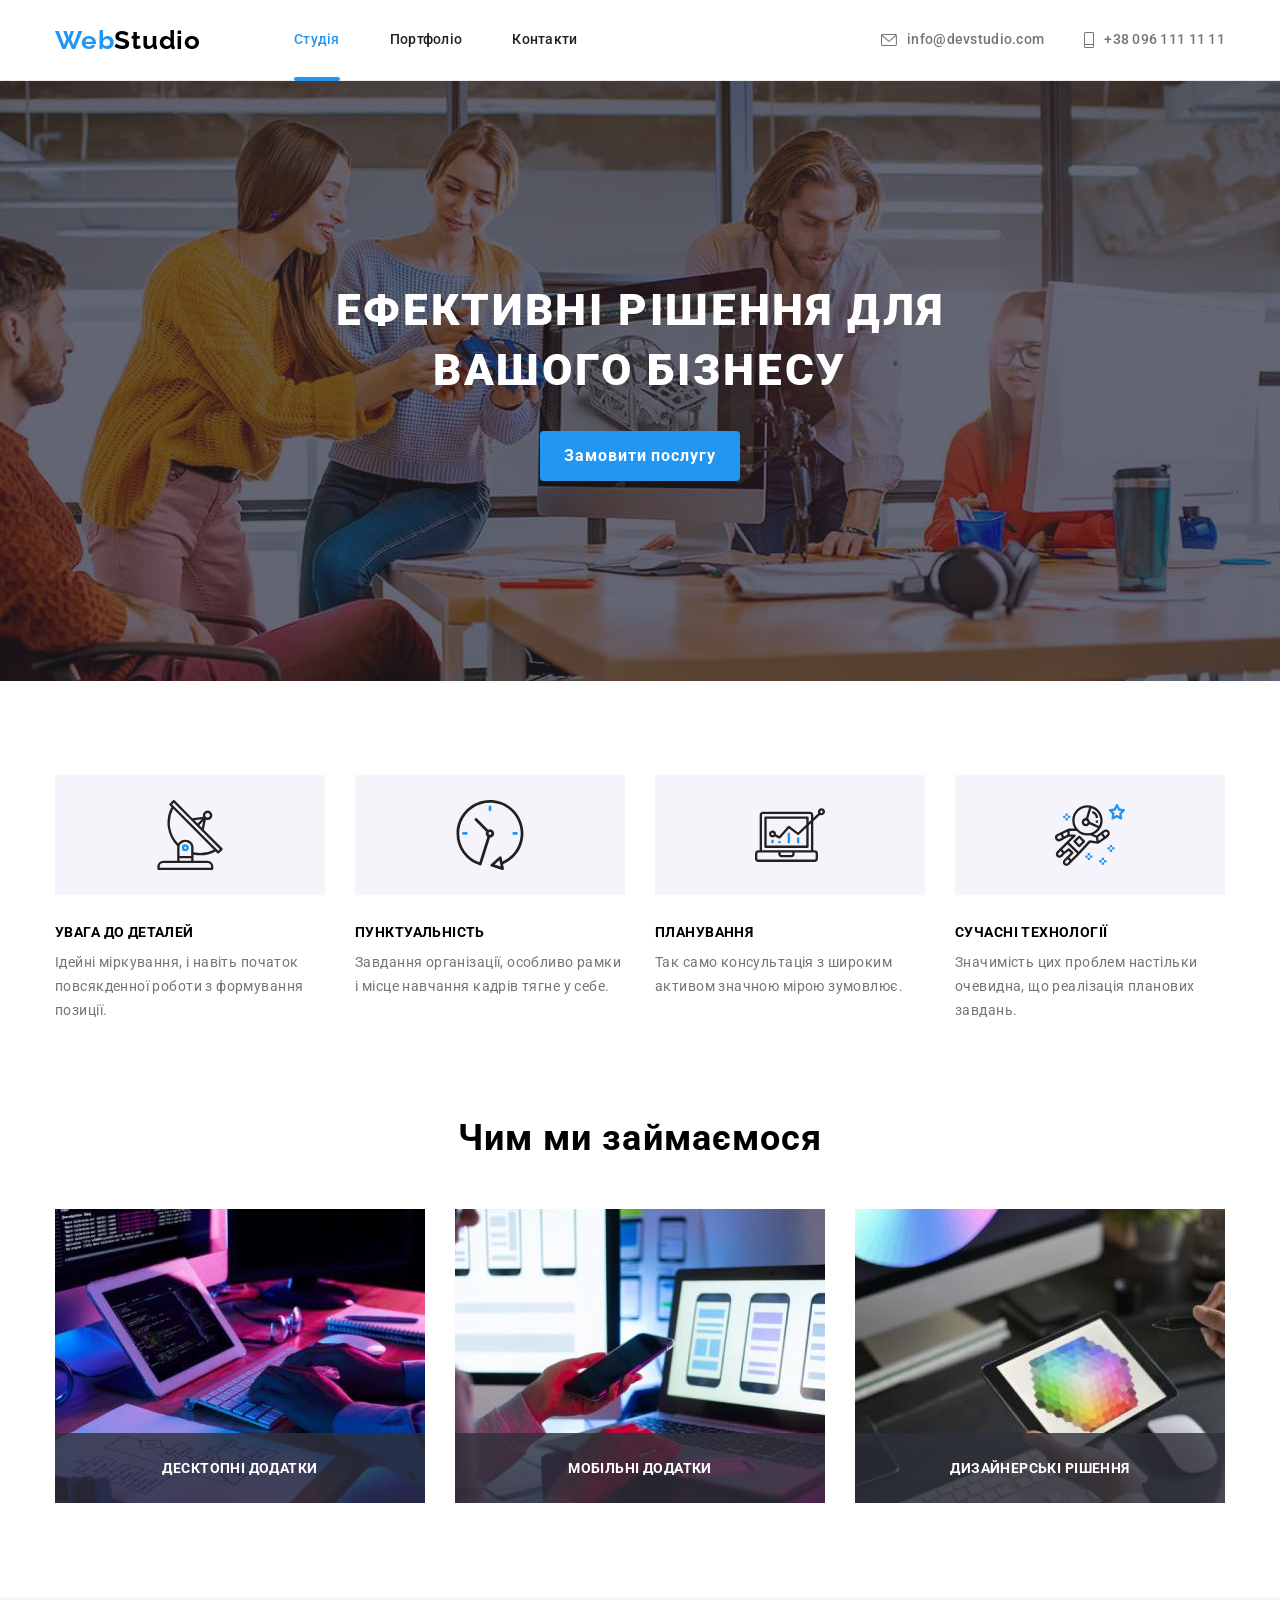
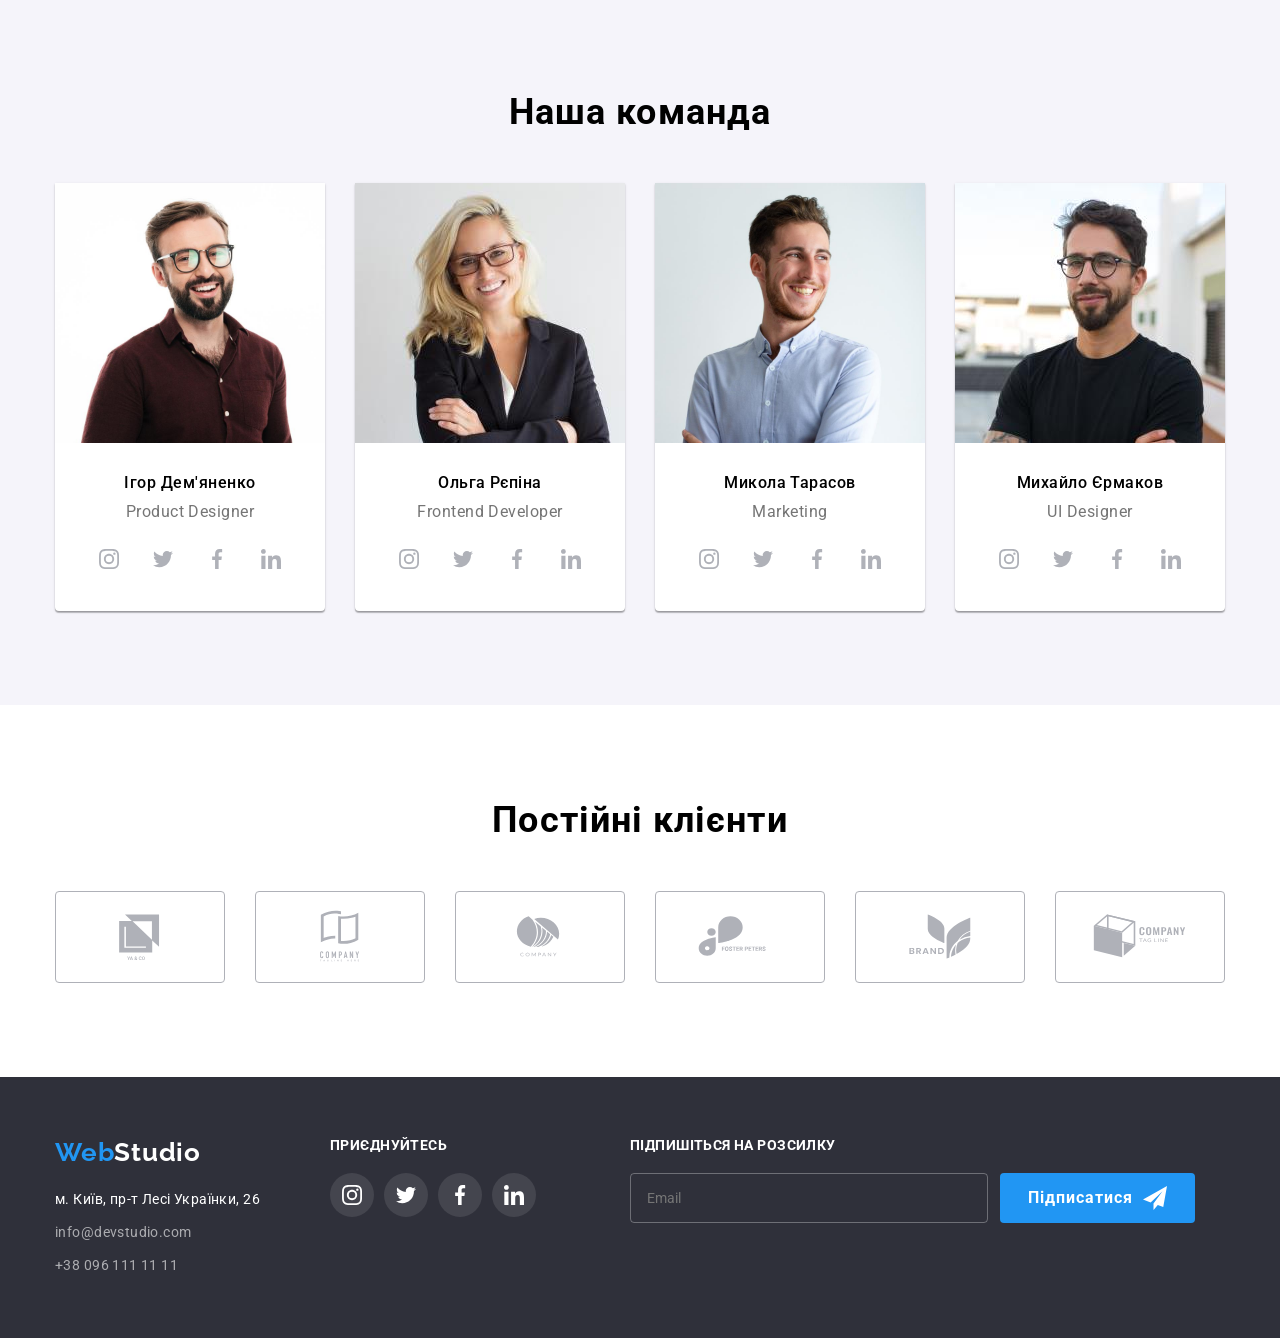
==== commit ad7a362d: "Рефакторинг Студії та Модалки" ====
--- a/index.html
+++ b/index.html
@@ -54,7 +54,7 @@
       <!-- Герой -->
       <section class="hero">
         <h1 class="hero__title">Ефективні рішення для вашого бізнесу</h1>
-        <button type="button" class="hero__btn" data-modal-open>Замовити послугу</button>
+        <button type="button" class="btn hero__btn" data-modal-open>Замовити послугу</button>
       </section>
       <!-- Перелік рішень -->
       <section class="section section--no-padding">
@@ -131,38 +131,38 @@
       <!-- Наша команда -->
       <section class="section team">
         <div class="container">
-          <h2 class="section-title">Наша команда</h2>
-          <ul class="section-list">
-            <li class="section-card">
+          <h2 class="section__title">Наша команда</h2>
+          <ul class="team__list">
+            <li class="team__card">
               <img src="./images/igor-demianenko.jpg" alt="igor Demianenko" width="270" />
-              <div class="team-card-desc">
-                <h3 class="section-list-item">Ігор Дем'яненко</h3>
-                <p class="item-desc profession">Product Designer</p>
-                <ul class="media-list">
-                  <li>
-                    <a href="" class="media-link">
-                      <svg class="icon" width="20px" height="20px">
+              <div class="team__content">
+                <h3 class="team__member">Ігор Дем'яненко</h3>
+                <p class="team__desc">Product Designer</p>
+                <ul class="socials">
+                  <li>
+                    <a href="" class="socials__link team-socials__link">
+                      <svg class="socials__icon" width="20px" height="20px">
                         <use href="./images/icons.svg#icon-instagram"></use>
                       </svg>
                     </a>
                   </li>
                   <li>
-                    <a href="" class="media-link">
-                      <svg class="icon" width="20px" height="20px">
+                    <a href="" class="socials__link team-socials__link">
+                      <svg class="socials__icon" width="20px" height="20px">
                         <use href="./images/icons.svg#icon-twitter"></use>
                       </svg>
                     </a>
                   </li>
                   <li>
-                    <a href="" class="media-link">
-                      <svg class="icon" width="20px" height="20px">
+                    <a href="" class="socials__link team-socials__link">
+                      <svg class="socials__icon" width="20px" height="20px">
                         <use href="./images/icons.svg#icon-facebook"></use>
                       </svg>
                     </a>
                   </li>
                   <li>
-                    <a href="" class="media-link">
-                      <svg class="icon" width="20px" height="20px">
+                    <a href="" class="socials__link team-socials__link">
+                      <svg class="socials__icon" width="20px" height="20px">
                         <use href="./images/icons.svg#icon-linkedin"></use>
                       </svg>
                     </a>
@@ -170,36 +170,36 @@
                 </ul>
               </div>
             </li>
-            <li class="section-card">
+            <li class="team__card">
               <img src="./images/olga-repina.jpg" alt="Olga Repina" width="270" />
-              <div class="team-card-desc">
-                <h3 class="section-list-item">Ольга Рєпіна</h3>
-                <p class="item-desc profession">Frontend Developer</p>
-                <ul class="media-list">
-                  <li>
-                    <a href="" class="media-link">
-                      <svg class="icon" width="20px" height="20px">
+              <div class="team__content">
+                <h3 class="team__member">Ольга Рєпіна</h3>
+                <p class="team__desc">Frontend Developer</p>
+                <ul class="socials">
+                  <li>
+                    <a href="" class="socials__link team-socials__link">
+                      <svg class="socials__icon" width="20px" height="20px">
                         <use href="./images/icons.svg#icon-instagram"></use>
                       </svg>
                     </a>
                   </li>
                   <li>
-                    <a href="" class="media-link">
-                      <svg class="icon" width="20px" height="20px">
+                    <a href="" class="socials__link team-socials__link">
+                      <svg class="socials__icon" width="20px" height="20px">
                         <use href="./images/icons.svg#icon-twitter"></use>
                       </svg>
                     </a>
                   </li>
                   <li>
-                    <a href="" class="media-link">
-                      <svg class="icon" width="20px" height="20px">
+                    <a href="" class="socials__link team-socials__link">
+                      <svg class="socials__icon" width="20px" height="20px">
                         <use href="./images/icons.svg#icon-facebook"></use>
                       </svg>
                     </a>
                   </li>
                   <li>
-                    <a href="" class="media-link">
-                      <svg class="icon" width="20px" height="20px">
+                    <a href="" class="socials__link team-socials__link">
+                      <svg class="socials__icon" width="20px" height="20px">
                         <use href="./images/icons.svg#icon-linkedin"></use>
                       </svg>
                     </a>
@@ -207,36 +207,36 @@
                 </ul>
               </div>
             </li>
-            <li class="section-card">
+            <li class="team__card">
               <img src="./images/mykola-tarasov.jpg" alt="Mykola Tarasov" width="270" />
-              <div class="team-card-desc">
-                <h3 class="section-list-item">Микола Тарасов</h3>
-                <p class="item-desc profession">Marketing</p>
-                <ul class="media-list">
-                  <li>
-                    <a href="" class="media-link">
-                      <svg class="icon" width="20px" height="20px">
+              <div class="team__content">
+                <h3 class="team__member">Микола Тарасов</h3>
+                <p class="team__desc">Marketing</p>
+                <ul class="socials">
+                  <li>
+                    <a href="" class="socials__link team-socials__link">
+                      <svg class="socials__icon" width="20px" height="20px">
                         <use href="./images/icons.svg#icon-instagram"></use>
                       </svg>
                     </a>
                   </li>
                   <li>
-                    <a href="" class="media-link">
-                      <svg class="icon" width="20px" height="20px">
+                    <a href="" class="socials__link team-socials__link">
+                      <svg class="socials__icon" width="20px" height="20px">
                         <use href="./images/icons.svg#icon-twitter"></use>
                       </svg>
                     </a>
                   </li>
                   <li>
-                    <a href="" class="media-link">
-                      <svg class="icon" width="20px" height="20px">
+                    <a href="" class="socials__link team-socials__link">
+                      <svg class="socials__icon" width="20px" height="20px">
                         <use href="./images/icons.svg#icon-facebook"></use>
                       </svg>
                     </a>
                   </li>
                   <li>
-                    <a href="" class="media-link">
-                      <svg class="icon" width="20px" height="20px">
+                    <a href="" class="socials__link team-socials__link">
+                      <svg class="socials__icon" width="20px" height="20px">
                         <use href="./images/icons.svg#icon-linkedin"></use>
                       </svg>
                     </a>
@@ -244,36 +244,36 @@
                 </ul>
               </div>
             </li>
-            <li class="section-card">
+            <li class="team__card">
               <img src="./images/mykhailo-yermakov.jpg" alt="Mykhailo Yermakov" width="270" />
-              <div class="team-card-desc">
-                <h3 class="section-list-item">Михайло Єрмаков</h3>
-                <p class="item-desc profession">UI Designer</p>
-                <ul class="media-list">
-                  <li>
-                    <a href="" class="media-link">
-                      <svg class="icon" width="20px" height="20px">
+              <div class="team__content">
+                <h3 class="team__member">Михайло Єрмаков</h3>
+                <p class="team__desc">UI Designer</p>
+                <ul class="socials">
+                  <li>
+                    <a href="" class="socials__link team-socials__link">
+                      <svg class="socials__icon" width="20px" height="20px">
                         <use href="./images/icons.svg#icon-instagram"></use>
                       </svg>
                     </a>
                   </li>
                   <li>
-                    <a href="" class="media-link">
-                      <svg class="icon" width="20px" height="20px">
+                    <a href="" class="socials__link team-socials__link">
+                      <svg class="socials__icon" width="20px" height="20px">
                         <use href="./images/icons.svg#icon-twitter"></use>
                       </svg>
                     </a>
                   </li>
                   <li>
-                    <a href="" class="media-link">
-                      <svg class="icon" width="20px" height="20px">
+                    <a href="" class="socials__link team-socials__link">
+                      <svg class="socials__icon" width="20px" height="20px">
                         <use href="./images/icons.svg#icon-facebook"></use>
                       </svg>
                     </a>
                   </li>
                   <li>
-                    <a href="" class="media-link">
-                      <svg class="icon" width="20px" height="20px">
+                    <a href="" class="socials__link team-socials__link">
+                      <svg class="socials__icon" width="20px" height="20px">
                         <use href="./images/icons.svg#icon-linkedin"></use>
                       </svg>
                     </a>
@@ -286,46 +286,46 @@
       </section>
       <section class="section">
         <div class="container">
-          <h2 class="section-title">Постійні клієнти</h2>
-          <ul class="company-list">
-            <li>
-              <a href="" class="company-link">
-                <svg class="company-icon" width="106px" height="60px">
+          <h2 class="section__title">Постійні клієнти</h2>
+          <ul class="clients">
+            <li>
+              <a href="" class="clients__link">
+                <svg class="clients__icon" width="106px" height="60px">
                   <use href="./images/icons.svg#icon-company-a"></use>
                 </svg>
               </a>
             </li>
             <li>
-              <a href="" class="company-link">
-                <svg class="company-icon" width="106px" height="60px">
+              <a href="" class="clients__link">
+                <svg class="clients__icon" width="106px" height="60px">
                   <use href="./images/icons.svg#icon-company-b"></use>
                 </svg>
               </a>
             </li>
             <li>
-              <a href="" class="company-link">
-                <svg class="company-icon" width="106px" height="60px">
+              <a href="" class="clients__link">
+                <svg class="clients__icon" width="106px" height="60px">
                   <use href="./images/icons.svg#icon-company-c"></use>
                 </svg>
               </a>
             </li>
             <li>
-              <a href="" class="company-link">
-                <svg class="company-icon" width="106px" height="60px">
+              <a href="" class="clients__link">
+                <svg class="clients__icon" width="106px" height="60px">
                   <use href="./images/icons.svg#icon-company-d"></use>
                 </svg>
               </a>
             </li>
             <li>
-              <a href="" class="company-link">
-                <svg class="company-icon" width="106px" height="60px">
+              <a href="" class="clients__link">
+                <svg class="clients__icon" width="106px" height="60px">
                   <use href="./images/icons.svg#icon-company-e"></use>
                 </svg>
               </a>
             </li>
             <li>
-              <a href="" class="company-link">
-                <svg class="company-icon" width="106px" height="60px">
+              <a href="" class="clients__link">
+                <svg class="clients__icon" width="106px" height="60px">
                   <use href="./images/icons.svg#icon-company-f"></use>
                 </svg>
               </a>
@@ -335,56 +335,58 @@
       </section>
     </main>
     <footer class="footer">
-      <div class="container">
+      <div class="container footer-container">
         <div>
-          <a href="./index.html" class="logo foot"><span class="logo part">Web</span>Studio</a>
+          <a href="./index.html" class="logo logo--margin-change"
+            >Web<span class="logo__part--white">Studio</span></a
+          >
           <address>
-            <ul class="footer-list">
-              <li class="item">
+            <ul>
+              <li class="footer__contact">
                 <a
                   href="https://goo.gl/maps/kWrGyEN4S8KAi9pg8"
                   target="_blank"
                   rel="noopener nofollow noreferrer"
-                  class="address"
+                  class="footer__link footer__link--white"
                   >м. Київ, пр-т Лесі Українки, 26</a
                 >
               </li>
-              <li class="item">
-                <a href="mailto:info@devstudio.com" class="footer-contacts">info@devstudio.com</a>
+              <li class="footer__contact">
+                <a href="mailto:info@devstudio.com" class="footer__link">info@devstudio.com</a>
               </li>
-              <li class="item">
-                <a href="tel:+380961111111" class="footer-contacts">+38 096 111 11 11</a>
+              <li class="footer__contact">
+                <a href="tel:+380961111111" class="footer__link">+38 096 111 11 11</a>
               </li>
             </ul>
           </address>
         </div>
         <div class="follow">
-          <p class="follow-list-title">Приєднуйтесь</p>
-          <ul class="follow-list">
-            <li>
-              <a href="" class="follow-media-link">
-                <svg class="icon" width="20px" height="20px">
+          <p class="follow__title">Приєднуйтесь</p>
+          <ul class="socials">
+            <li>
+              <a href="" class="socials__link follow-socials__link">
+                <svg class="socials__icon" width="20px" height="20px">
                   <use href="./images/icons.svg#icon-instagram"></use>
                 </svg>
               </a>
             </li>
             <li>
-              <a href="" class="follow-media-link">
-                <svg class="icon" width="20px" height="20px">
+              <a href="" class="socials__link follow-socials__link">
+                <svg class="socials__icon" width="20px" height="20px">
                   <use href="./images/icons.svg#icon-twitter"></use>
                 </svg>
               </a>
             </li>
             <li>
-              <a href="" class="follow-media-link">
-                <svg class="icon" width="20px" height="20px">
+              <a href="" class="socials__link follow-socials__link">
+                <svg class="socials__icon" width="20px" height="20px">
                   <use href="./images/icons.svg#icon-facebook"></use>
                 </svg>
               </a>
             </li>
             <li>
-              <a href="" class="follow-media-link">
-                <svg class="icon" width="20px" height="20px">
+              <a href="" class="socials__link follow-socials__link">
+                <svg class="socials__icon" width="20px" height="20px">
                   <use href="./images/icons.svg#icon-linkedin"></use>
                 </svg>
               </a>
@@ -392,19 +394,19 @@
           </ul>
         </div>
         <div class="subscribe">
-          <p class="form-title">Підпишіться на розсилку</p>
-          <form autocomplete="off" class="footer-form">
-            <label for="footer-email"></label>
+          <p class="subscribe__title">Підпишіться на розсилку</p>
+          <form autocomplete="off" class="subscribe__form">
+            <label for="subscribe__email"></label>
             <input
               type="email"
               name="email"
-              id="footer-email"
-              class="footer-email"
+              id="subscribe__email"
+              class="subscribe__email"
               placeholder="Email"
             />
-            <button type="submit" class="btn submit-footer">
+            <button type="submit" class="btn subscribe__btn">
               Підписатися
-              <svg class="icon-send" width="24px" height="24px">
+              <svg width="24px" height="24px">
                 <use href="./images/icons.svg#icon-send"></use>
               </svg>
             </button>
@@ -413,64 +415,67 @@
       </div>
     </footer>
 
-    <div class="backdrop is-hidden" data-modal>
+    <div class="backdrop backdrop--is-hidden" data-modal>
       <div class="modal">
-        <button type="button" class="btn-modal" data-modal-close>
+        <button type="button" class="modal__close-btn" data-modal-close>
           <svg width="11px" height="11px">
             <use href="./images/icons.svg#icon-close"></use>
           </svg>
         </button>
-        <p class="modal-title">Залиште свої дані, ми вам передзвонимо</p>
+        <p class="modal__title">Залиште свої дані, ми вам передзвонимо</p>
         <form autocomplete="off">
-          <div class="modal-form">
-            <label for="name" class="label">Ім'я</label>
-            <div class="form-field">
-              <input type="text" name="name" id="name" class="input" />
-              <svg class="modal-icon" width="18px" height="18px">
+          <div class="form">
+            <label for="name" class="form__label">Ім'я</label>
+            <div class="form__field">
+              <input type="text" name="name" id="name" class="form__input" />
+              <svg class="form__icon" width="18px" height="18px">
                 <use href="./images/icons.svg#icon-person"></use>
               </svg>
             </div>
           </div>
-          <div class="modal-form">
-            <label for="tel" class="label">Телефон</label>
-            <div class="form-field">
-              <input type="tel" name="tel" id="tel" class="input" />
-              <svg class="modal-icon" width="18px" height="18px">
+          <div class="form">
+            <label for="tel" class="form__label">Телефон</label>
+            <div class="form__field">
+              <input type="tel" name="tel" id="tel" class="form__input" />
+              <svg class="form__icon" width="18px" height="18px">
                 <use href="./images/icons.svg#icon-handset"></use>
               </svg>
             </div>
           </div>
-          <div class="modal-form">
-            <label for="email" class="label">Пошта</label>
-            <div class="form-field">
-              <input type="email" name="email" id="email" class="input" />
-              <svg class="modal-icon" width="18px" height="18px">
+          <div class="form">
+            <label for="email" class="form__label">Пошта</label>
+            <div class="form__field">
+              <input type="email" name="email" id="email" class="form__input" />
+              <svg class="form__icon" width="18px" height="18px">
                 <use href="./images/icons.svg#icon-email"></use>
               </svg>
             </div>
           </div>
-          <div class="modal-textarea">
-            <label for="comment" class="label">Коментар</label>
-            <div class="form-field">
+          <div class="textarea">
+            <label for="comment" class="textarea__label">Коментар</label>
+            <div class="textarea__field">
               <textarea
                 name="comment"
                 id="comment"
-                class="textarea"
+                class="textarea__content"
                 placeholder="Введіть текст"
               ></textarea>
             </div>
           </div>
           <div class="check-line">
-            <label for="policy">
-              <input type="checkbox" name="policy" id="policy" class="checkbox" />
-              <svg class="icon-check" width="16px" height="15px">
+            <label for="policy" class="check-line__label">
+              <input type="checkbox" name="policy" id="policy" class="check-line__checkbox" />
+              <svg class="check-line__icon" width="16px" height="15px">
                 <use href="./images/icons.svg#icon-check"></use>
               </svg>
 
-              <span>Погоджуюся з розсилкою та приймаю <a href="">Умови договору</a></span></label
+              <span
+                >Погоджуюся з розсилкою та приймаю
+                <a href="" class="check-line__link">Умови договору</a></span
+              ></label
             >
           </div>
-          <button type="submit" class="btn submit-modal">Відправити</button>
+          <button type="submit" class="btn modal__submit-btn">Відправити</button>
         </form>
       </div>
     </div>
--- a/css/main.min.css
+++ b/css/main.min.css
@@ -1 +1 @@
-body{background-color:var(--primary-white-color);color:var(--text-primary-color);font-family:Roboto,sans-serif;font-size:14px;letter-spacing:.03em}h1,h2,h3,h4,h5,h6,ul,p{margin:0;padding:0}img{display:block;max-width:100%}.container{width:1200px;margin:0 auto;padding:0 15px}.section{padding-top:94px;padding-bottom:94px}.hero__btn{display:inline-block;cursor:pointer;font-family:Roboto,sans-serif;border:none;border-radius:4px}.section__list,.features,.header__contacts,.header__list{list-style-type:none}.header__icon:hover,.header__contact:hover,.header__link:hover,.header__icon:focus,.header__contact:focus,.header__link:focus{color:#2196f3}.visually-hidden{position:absolute;white-space:nowrap;width:1px;height:1px;overflow:hidden;border:0;padding:0;clip:rect(0 0 0 0);-webkit-clip-path:inset(50%);clip-path:inset(50%);margin:-1px}.header{border-bottom:1px solid #ececec}.header__items{display:-webkit-box;display:-ms-flexbox;display:flex;-webkit-box-align:center;-ms-flex-align:center;align-items:center;-webkit-box-pack:justify;-ms-flex-pack:justify;justify-content:space-between}.logo{color:#2196f3;font-family:Raleway,sans-serif;text-decoration:none;font-weight:700;font-size:26px;line-height:1.19;letter-spacing:.03em}.logo__part{color:#000}.header__nav{display:-webkit-box;display:-ms-flexbox;display:flex;-webkit-box-align:center;-ms-flex-align:center;align-items:center;gap:93px}.header__list{display:-webkit-box;display:-ms-flexbox;display:flex;gap:50px;text-decoration:none}.header__link{position:relative;display:block;padding:32px 0;color:#212121;font-weight:500;font-size:14px;line-height:1.14;letter-spacing:.02em;text-decoration:none;-webkit-transition:color 250ms cubic-bezier(0.4, 0, 0.2, 1);transition:color 250ms cubic-bezier(0.4, 0, 0.2, 1)}.header__link--current{color:#2196f3}.header__link--current::after{content:" ";position:absolute;bottom:-1px;left:0;background-color:#2196f3;width:100%;height:4px;border-radius:2px}.header__contacts{display:-webkit-inline-box;display:-ms-inline-flexbox;display:inline-flex;-webkit-box-align:center;-ms-flex-align:center;align-items:center;gap:40px}.header__contact{display:-webkit-inline-box;display:-ms-inline-flexbox;display:inline-flex;-webkit-box-align:center;-ms-flex-align:center;align-items:center;padding:32px 0;text-decoration:none;color:#757575;font-weight:500;font-size:14px;line-height:1.14;letter-spacing:.02em;text-decoration:none;-webkit-transition:color 250ms cubic-bezier(0.4, 0, 0.2, 1);transition:color 250ms cubic-bezier(0.4, 0, 0.2, 1)}.header__icon{margin-right:10px;fill:currentColor}.hero{padding:200px 0;margin-left:auto;margin-right:auto;text-align:center;background-color:#2f303a;background-image:-webkit-gradient(linear, left top, left bottom, from(rgba(47, 48, 58, 0.4)), to(rgba(47, 48, 58, 0.4))),url(../../../images/background-hero.jpg);background-image:linear-gradient(rgba(47, 48, 58, 0.4), rgba(47, 48, 58, 0.4)),url(../../../images/background-hero.jpg);max-width:1600px;height:600px;background-position:center}.hero__title{max-width:696px;margin-top:0;margin-bottom:30px;margin-right:auto;margin-left:auto;color:#fff;font-weight:900;font-size:44px;line-height:1.36;text-align:center;letter-spacing:.06em;text-transform:uppercase}.hero__btn{color:#fff;background-color:#2196f3;font-weight:700;font-size:16px;line-height:1.88;letter-spacing:.06em;padding:10px 24px;-webkit-transition:background-color 250ms cubic-bezier(0.4, 0, 0.2, 1),-webkit-box-shadow 250ms cubic-bezier(0.4, 0, 0.2, 1);transition:background-color 250ms cubic-bezier(0.4, 0, 0.2, 1),-webkit-box-shadow 250ms cubic-bezier(0.4, 0, 0.2, 1);transition:background-color 250ms cubic-bezier(0.4, 0, 0.2, 1),box-shadow 250ms cubic-bezier(0.4, 0, 0.2, 1);transition:background-color 250ms cubic-bezier(0.4, 0, 0.2, 1),box-shadow 250ms cubic-bezier(0.4, 0, 0.2, 1),-webkit-box-shadow 250ms cubic-bezier(0.4, 0, 0.2, 1)}.hero__btn:hover,.hero__btn:focus{background-color:#188ce8}.section--no-padding{padding-bottom:0}.features{display:-webkit-box;display:-ms-flexbox;display:flex;gap:30px}.features__item{width:270px}.features__icon{display:-webkit-box;display:-ms-flexbox;display:flex;-webkit-box-align:center;-ms-flex-align:center;align-items:center;-webkit-box-pack:center;-ms-flex-pack:center;justify-content:center;width:270px;height:120px;margin-bottom:30px;background-color:#f5f4fa}.features__title{margin-bottom:10px;font-weight:700;font-size:14px;line-height:1.14;letter-spacing:.03em;text-transform:uppercase}.features__desc{color:#757575;line-height:1.71}.section__title{margin-bottom:50px;font-weight:700;font-size:36px;line-height:1.17;text-align:center;letter-spacing:.03em}.section__list{display:-webkit-box;display:-ms-flexbox;display:flex;gap:30px}.section__img{position:relative}.section__desc{position:absolute;width:100%;background-color:rgba(47,48,58,.8);height:70px;padding:27px 0;bottom:0;color:#fff;font-weight:700;font-size:14px;line-height:16px;text-align:center;letter-spacing:.03em;text-transform:uppercase}/*# sourceMappingURL=main.min.css.map */+body{background-color:var(--primary-white-color);color:var(--text-primary-color);font-family:Roboto,sans-serif;font-size:14px;letter-spacing:.03em}h1,h2,h3,h4,h5,h6,p{margin:0;padding:0}ul{list-style:none;padding-left:0;margin:0}a{text-decoration:none;color:inherit}img{display:block;max-width:100%;height:auto}address{font-style:normal}.container{width:1200px;margin:0 auto;padding:0 15px}.section{padding-top:94px;padding-bottom:94px}.footer__link:hover,.header__icon:hover,.header__contact:hover,.header__link:hover,.footer__link:focus,.header__icon:focus,.header__contact:focus,.header__link:focus{color:#2196f3}.visually-hidden{position:absolute;white-space:nowrap;width:1px;height:1px;overflow:hidden;border:0;padding:0;clip:rect(0 0 0 0);-webkit-clip-path:inset(50%);clip-path:inset(50%);margin:-1px}.header{border-bottom:1px solid #ececec}.header__items{display:-webkit-box;display:-ms-flexbox;display:flex;-webkit-box-align:center;-ms-flex-align:center;align-items:center;-webkit-box-pack:justify;-ms-flex-pack:justify;justify-content:space-between}.logo{color:#2196f3;font-family:Raleway,sans-serif;text-decoration:none;font-weight:700;font-size:26px;line-height:1.19;letter-spacing:.03em}.logo__part{color:#000}.btn{display:inline-block;cursor:pointer;font-family:Roboto,sans-serif;font-weight:700;font-size:16px;line-height:1.88;letter-spacing:.06em;border-radius:4px;border:none;-webkit-transition:background-color 250ms cubic-bezier(0.4, 0, 0.2, 1),-webkit-box-shadow 250ms cubic-bezier(0.4, 0, 0.2, 1);transition:background-color 250ms cubic-bezier(0.4, 0, 0.2, 1),-webkit-box-shadow 250ms cubic-bezier(0.4, 0, 0.2, 1);transition:background-color 250ms cubic-bezier(0.4, 0, 0.2, 1),box-shadow 250ms cubic-bezier(0.4, 0, 0.2, 1);transition:background-color 250ms cubic-bezier(0.4, 0, 0.2, 1),box-shadow 250ms cubic-bezier(0.4, 0, 0.2, 1),-webkit-box-shadow 250ms cubic-bezier(0.4, 0, 0.2, 1)}.socials{display:-webkit-box;display:-ms-flexbox;display:flex;height:44px;-webkit-box-align:center;-ms-flex-align:center;align-items:center;gap:10px}.socials__link{display:-webkit-box;display:-ms-flexbox;display:flex;width:44px;height:44px;-webkit-box-align:center;-ms-flex-align:center;align-items:center;-webkit-box-pack:center;-ms-flex-pack:center;justify-content:center;border-radius:50%;-webkit-transition:background-color 250ms cubic-bezier(0.4, 0, 0.2, 1),color 250ms cubic-bezier(0.4, 0, 0.2, 1);transition:background-color 250ms cubic-bezier(0.4, 0, 0.2, 1),color 250ms cubic-bezier(0.4, 0, 0.2, 1)}.socials__icon{display:-webkit-box;display:-ms-flexbox;display:flex;fill:currentColor}.header__nav{display:-webkit-box;display:-ms-flexbox;display:flex;-webkit-box-align:center;-ms-flex-align:center;align-items:center;gap:93px}.header__list{display:-webkit-box;display:-ms-flexbox;display:flex;gap:50px;text-decoration:none}.header__link{position:relative;display:block;padding:32px 0;color:#212121;font-weight:500;font-size:14px;line-height:1.14;letter-spacing:.02em;text-decoration:none;-webkit-transition:color 250ms cubic-bezier(0.4, 0, 0.2, 1);transition:color 250ms cubic-bezier(0.4, 0, 0.2, 1)}.header__link--current{color:#2196f3}.header__link--current::after{content:" ";position:absolute;bottom:-1px;left:0;background-color:#2196f3;width:100%;height:4px;border-radius:2px}.header__contacts{display:-webkit-inline-box;display:-ms-inline-flexbox;display:inline-flex;-webkit-box-align:center;-ms-flex-align:center;align-items:center;gap:40px}.header__contact{display:-webkit-inline-box;display:-ms-inline-flexbox;display:inline-flex;-webkit-box-align:center;-ms-flex-align:center;align-items:center;padding:32px 0;text-decoration:none;color:#757575;font-weight:500;font-size:14px;line-height:1.14;letter-spacing:.02em;text-decoration:none;-webkit-transition:color 250ms cubic-bezier(0.4, 0, 0.2, 1);transition:color 250ms cubic-bezier(0.4, 0, 0.2, 1)}.header__icon{margin-right:10px;fill:currentColor}.hero{padding:200px 0;margin-left:auto;margin-right:auto;text-align:center;background-color:#2f303a;background-image:-webkit-gradient(linear, left top, left bottom, from(rgba(47, 48, 58, 0.4)), to(rgba(47, 48, 58, 0.4))),url(../../../images/background-hero.jpg);background-image:linear-gradient(rgba(47, 48, 58, 0.4), rgba(47, 48, 58, 0.4)),url(../../../images/background-hero.jpg);max-width:1600px;height:600px;background-position:center}.hero__title{max-width:696px;margin-top:0;margin-bottom:30px;margin-right:auto;margin-left:auto;color:#fff;font-weight:900;font-size:44px;line-height:1.36;text-align:center;letter-spacing:.06em;text-transform:uppercase}.hero__btn{color:#fff;background-color:#2196f3;padding:10px 24px}.hero__btn:hover,.hero__btn:focus{background-color:#188ce8}.backdrop{position:fixed;width:100%;height:100%;top:0;left:0;background-color:rgba(0,0,0,.2);-webkit-transform:scale(100%);transform:scale(100%);-webkit-transition:opacity 250ms cubic-bezier(0.4, 0, 0.2, 1),visibility 250ms cubic-bezier(0.4, 0, 0.2, 1),-webkit-transform 250ms cubic-bezier(0.4, 0, 0.2, 1);transition:opacity 250ms cubic-bezier(0.4, 0, 0.2, 1),visibility 250ms cubic-bezier(0.4, 0, 0.2, 1),-webkit-transform 250ms cubic-bezier(0.4, 0, 0.2, 1);transition:opacity 250ms cubic-bezier(0.4, 0, 0.2, 1),visibility 250ms cubic-bezier(0.4, 0, 0.2, 1),transform 250ms cubic-bezier(0.4, 0, 0.2, 1);transition:opacity 250ms cubic-bezier(0.4, 0, 0.2, 1),visibility 250ms cubic-bezier(0.4, 0, 0.2, 1),transform 250ms cubic-bezier(0.4, 0, 0.2, 1),-webkit-transform 250ms cubic-bezier(0.4, 0, 0.2, 1)}.backdrop--is-hidden{opacity:0;visibility:hidden;pointer-events:none;-webkit-transform:scale(0%);transform:scale(0%)}.modal{position:absolute;left:50%;top:50%;width:528px;height:581px;-webkit-transform:translate(-50%, -50%);transform:translate(-50%, -50%);padding:40px;background-color:#fff;-webkit-box-shadow:0px 1px 3px rgba(0,0,0,.12),0px 1px 1px rgba(0,0,0,.14),0px 2px 1px rgba(0,0,0,.2);box-shadow:0px 1px 3px rgba(0,0,0,.12),0px 1px 1px rgba(0,0,0,.14),0px 2px 1px rgba(0,0,0,.2);border-radius:4px}.modal__close-btn{position:absolute;display:-webkit-box;display:-ms-flexbox;display:flex;top:8px;right:8px;width:30px;height:30px;margin:0;padding:0;-webkit-box-align:center;-ms-flex-align:center;align-items:center;-webkit-box-pack:center;-ms-flex-pack:center;justify-content:center;background-color:#fff;border:1px solid rgba(0,0,0,.1);border-radius:50%;cursor:pointer}.modal__title{margin-bottom:12px;font-weight:700;font-size:20px;line-height:1.15;text-align:center;letter-spacing:.03em;color:#212121}.form{margin-bottom:10px}.form__field{position:relative}.form__label,.textarea__label{display:inline-block;margin-bottom:4px;color:#757575;font-weight:400;font-size:12px;line-height:1.17;letter-spacing:.01em}.form__input{display:block;width:100%;height:40px;padding-left:42px;outline:none;border:1px solid rgba(33,33,33,.2);border-radius:4px;-webkit-transition:border-color 250ms cubic-bezier(0.4, 0, 0.2, 1);transition:border-color 250ms cubic-bezier(0.4, 0, 0.2, 1)}.form__input:focus{border-color:#2196f3}.form__icon{position:absolute;top:50%;left:12px;-webkit-transform:translateY(-50%);transform:translateY(-50%);-webkit-transition:fill 250ms cubic-bezier(0.4, 0, 0.2, 1);transition:fill 250ms cubic-bezier(0.4, 0, 0.2, 1)}.form__input:focus+.form__icon{fill:#2196f3}.textarea{margin-bottom:20px}.textarea__content{display:block;resize:none;margin:0;width:100%;height:120px;padding:12px 16px;outline:none;border:1px solid rgba(33,33,33,.2);border-radius:4px;-webkit-transition:border-color 250ms cubic-bezier(0.4, 0, 0.2, 1);transition:border-color 250ms cubic-bezier(0.4, 0, 0.2, 1)}.textarea__content:focus{border-color:#2196f3}.textarea__content::-webkit-input-placeholder{font-size:12px;line-height:1.17;letter-spacing:.01em;color:rgba(117,117,117,.5)}.textarea__content::-moz-placeholder{font-size:12px;line-height:1.17;letter-spacing:.01em;color:rgba(117,117,117,.5)}.textarea__content:-ms-input-placeholder{font-size:12px;line-height:1.17;letter-spacing:.01em;color:rgba(117,117,117,.5)}.textarea__content::-ms-input-placeholder{font-size:12px;line-height:1.17;letter-spacing:.01em;color:rgba(117,117,117,.5)}.textarea__content::placeholder{font-size:12px;line-height:1.17;letter-spacing:.01em;color:rgba(117,117,117,.5)}.check-line{margin-bottom:30px}.check-line__link{text-decoration:underline;color:#2196f3}.check-line__label{display:-webkit-box;display:-ms-flexbox;display:flex;-webkit-box-align:center;-ms-flex-align:center;align-items:center;-webkit-box-pack:center;-ms-flex-pack:center;justify-content:center;font-size:14px;line-height:1.71;letter-spacing:.03em;color:var(--text-p-color)}.check-line__checkbox{position:absolute;white-space:nowrap;width:1px;height:1px;overflow:hidden;border:0;padding:0;clip:rect(0 0 0 0);-webkit-clip-path:inset(50%);clip-path:inset(50%);margin:-1px}.check-line__icon{margin-right:7px;border:2px solid #212121;border-radius:2px;-webkit-transition:border-color 250ms cubic-bezier(0.4, 0, 0.2, 1),background-color 250ms cubic-bezier(0.4, 0, 0.2, 1);transition:border-color 250ms cubic-bezier(0.4, 0, 0.2, 1),background-color 250ms cubic-bezier(0.4, 0, 0.2, 1)}.check-line__checkbox:checked+.check-line__icon{background-color:#2196f3;border-color:rgba(0,0,0,0)}.modal__submit-btn{display:block;margin:0 auto;padding:10px 52px;color:#fff;background-color:#2196f3}.modal__submit-btn:hover,.modal__submit-btn:focus{background-color:#188ce8}.section--no-padding{padding-bottom:0}.features{display:-webkit-box;display:-ms-flexbox;display:flex;gap:30px}.features__item{width:270px}.features__icon{display:-webkit-box;display:-ms-flexbox;display:flex;-webkit-box-align:center;-ms-flex-align:center;align-items:center;-webkit-box-pack:center;-ms-flex-pack:center;justify-content:center;width:270px;height:120px;margin-bottom:30px;background-color:#f5f4fa}.features__title{margin-bottom:10px;font-weight:700;font-size:14px;line-height:1.14;letter-spacing:.03em;text-transform:uppercase}.features__desc{color:#757575;line-height:1.71}.section__title{margin-bottom:50px;font-weight:700;font-size:36px;line-height:1.17;text-align:center;letter-spacing:.03em}.section__list{display:-webkit-box;display:-ms-flexbox;display:flex;gap:30px}.section__img{position:relative}.section__desc{position:absolute;width:100%;background-color:rgba(47,48,58,.8);height:70px;padding:27px 0;bottom:0;color:#fff;font-weight:700;font-size:14px;line-height:16px;text-align:center;letter-spacing:.03em;text-transform:uppercase}.team{background-color:#f5f4fa}.team__list{display:-webkit-box;display:-ms-flexbox;display:flex;gap:30px}.team__card{background-color:#fff;text-align:center;-webkit-box-shadow:0px 1px 3px rgba(0,0,0,.12),0px 1px 1px rgba(0,0,0,.14),0px 2px 1px rgba(0,0,0,.2);box-shadow:0px 1px 3px rgba(0,0,0,.12),0px 1px 1px rgba(0,0,0,.14),0px 2px 1px rgba(0,0,0,.2);border-radius:0px 0px 4px 4px}.team__content{padding:30px 32px}.team__member{margin-bottom:10px;font-weight:500;font-size:16px;line-height:1.19;letter-spacing:.03em}.team__desc{color:#757575;line-height:1.71;font-size:16px;line-height:1.19;letter-spacing:.03em;margin-bottom:16px}.team-socials__link{color:#afb1b8}.team-socials__link:hover,.team-socials__link:focus{background-color:#2196f3;color:#fff}.clients{display:-webkit-box;display:-ms-flexbox;display:flex;margin:0;gap:30px}.clients__link{display:-webkit-box;display:-ms-flexbox;display:flex;-webkit-box-align:center;-ms-flex-align:center;align-items:center;-webkit-box-pack:center;-ms-flex-pack:center;justify-content:center;width:170px;height:92px;border:1px solid #afb1b8;border-radius:4px;padding:16px 32px;color:#afb1b8;-webkit-transition:color 250ms cubic-bezier(0.4, 0, 0.2, 1),border-color 250ms cubic-bezier(0.4, 0, 0.2, 1);transition:color 250ms cubic-bezier(0.4, 0, 0.2, 1),border-color 250ms cubic-bezier(0.4, 0, 0.2, 1)}.clients__link:hover,.clients__link:focus{color:#2196f3;border-color:#2196f3}.clients__icon{fill:currentColor}.footer{display:-webkit-box;display:-ms-flexbox;display:flex;padding-top:60px;padding-bottom:60px;background-color:#2f303a}.footer-container{display:-webkit-box;display:-ms-flexbox;display:flex}.logo--margin-change{display:inline-block;margin-bottom:20px}.logo__part--white{color:#fff}.footer__contact:not(:last-child){margin-bottom:9px}.footer__link{color:rgba(255,255,255,.6);font-style:normal;line-height:1.71;text-decoration:none;-webkit-transition:color 250ms cubic-bezier(0.4, 0, 0.2, 1);transition:color 250ms cubic-bezier(0.4, 0, 0.2, 1)}.footer__link--white{color:#fff}.follow{margin-left:70px}.follow__title{color:#fff;font-weight:700;font-size:14px;line-height:16px;letter-spacing:.03em;text-transform:uppercase;margin-bottom:20px}.follow-socials__link{background-color:rgba(255,255,255,.1);color:#fff}.follow-socials__link:hover,.follow-socials__link:focus{background-color:#2196f3}.subscribe{margin-left:94px}.subscribe__title{display:inline-block;margin-bottom:20px;color:#fff;font-weight:700;font-size:14px;line-height:16px;letter-spacing:.03em;text-transform:uppercase}.subscribe__form{display:-webkit-box;display:-ms-flexbox;display:flex;-webkit-box-align:center;-ms-flex-align:center;align-items:center}.subscribe__email{width:358px;height:50px;padding-left:16px;color:#fff;background-color:rgba(0,0,0,0);border:1px solid rgba(255,255,255,.3);border-radius:4px}.subscribe__btn{display:-webkit-box;display:-ms-flexbox;display:flex;-webkit-box-align:center;-ms-flex-align:center;align-items:center;padding:10px 28px;margin-left:12px;gap:10px;color:#fff;background-color:#2196f3}.subscribe__btn:hover,.subscribe__btn:focus{background-color:#188ce8}/*# sourceMappingURL=main.min.css.map */
